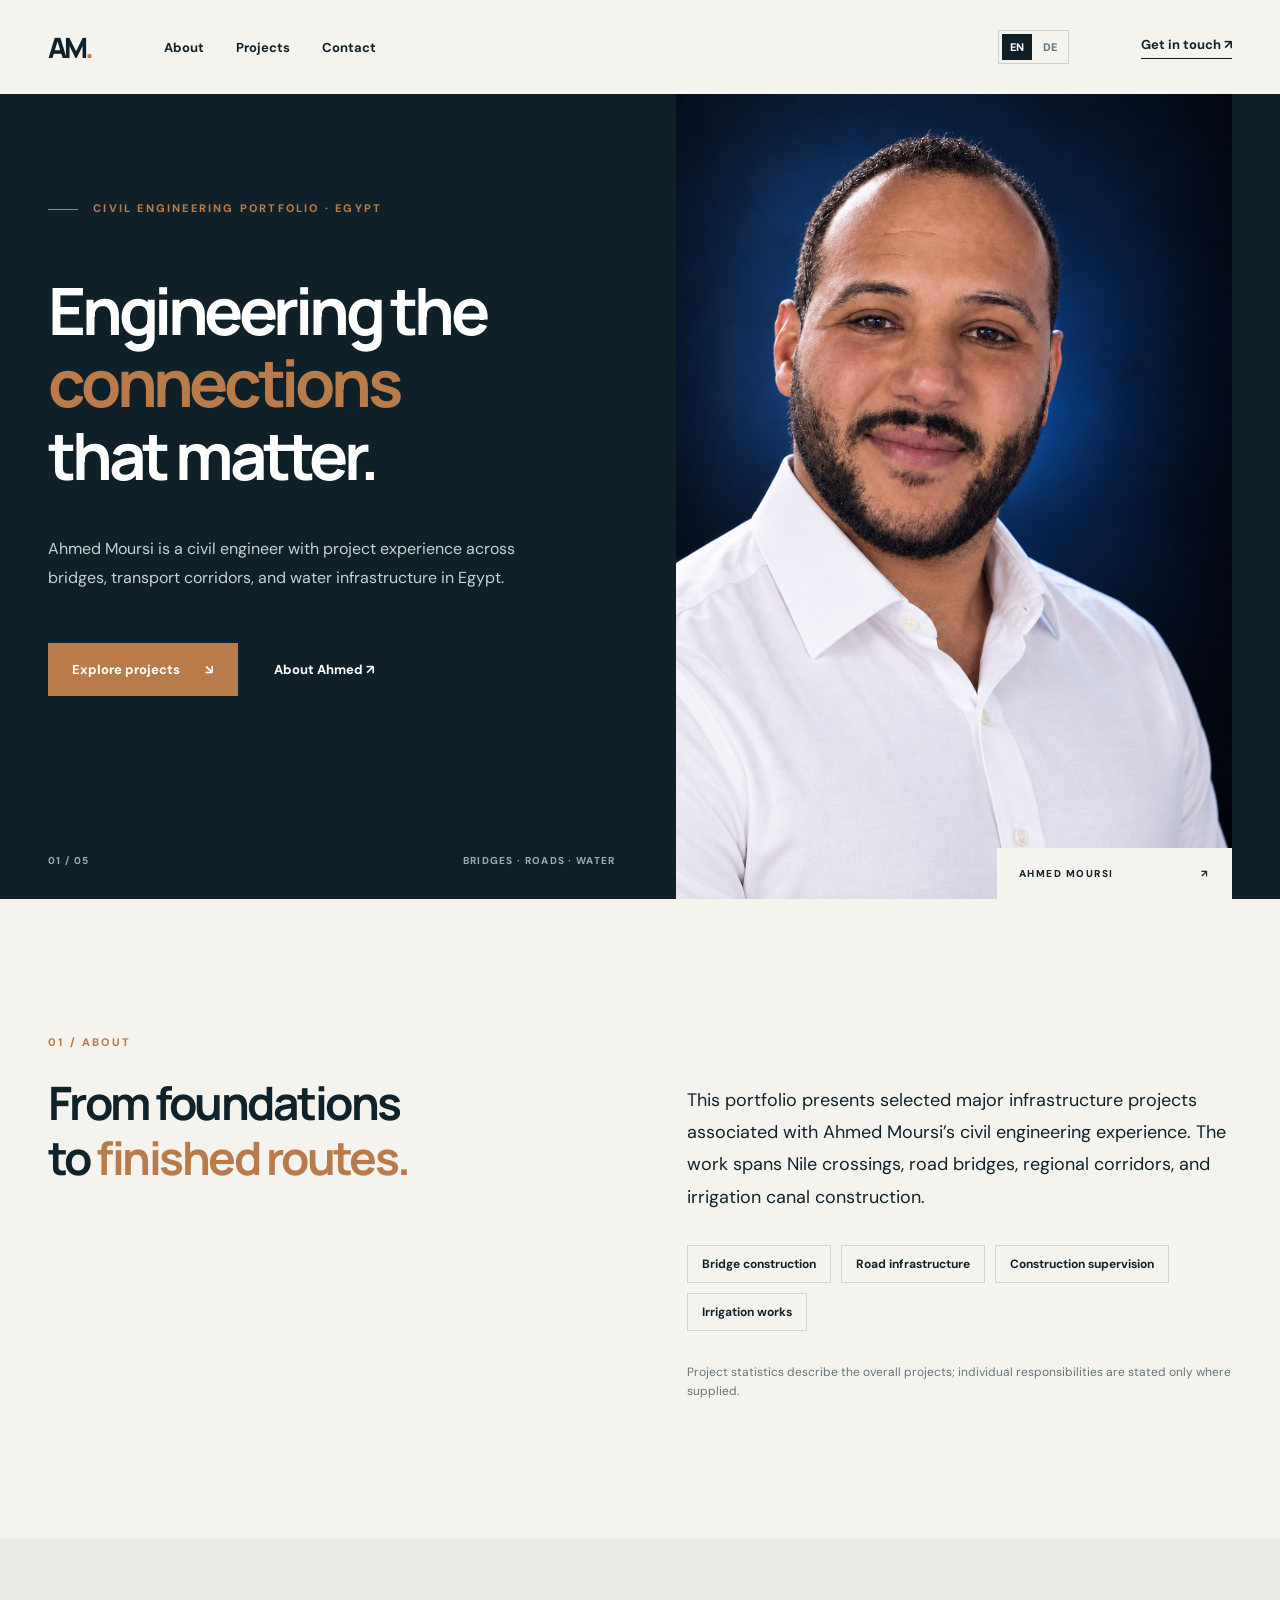
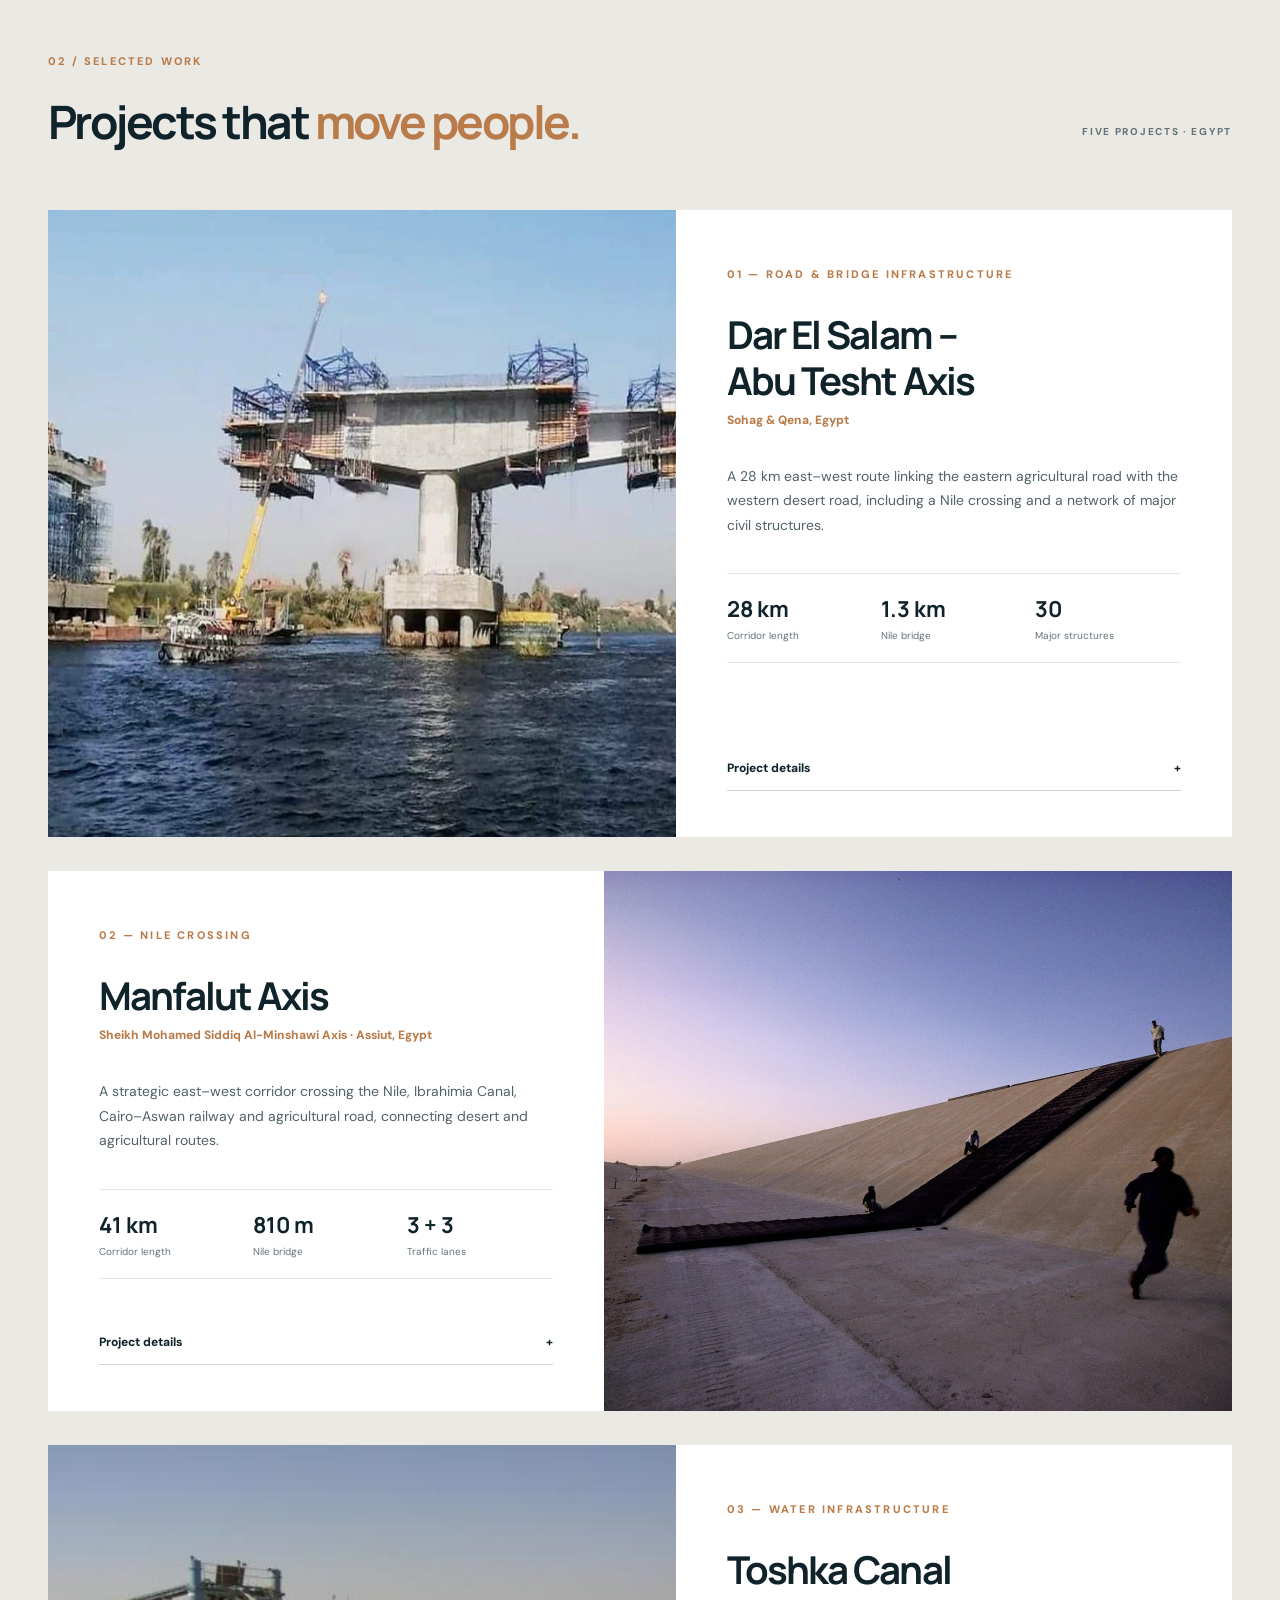
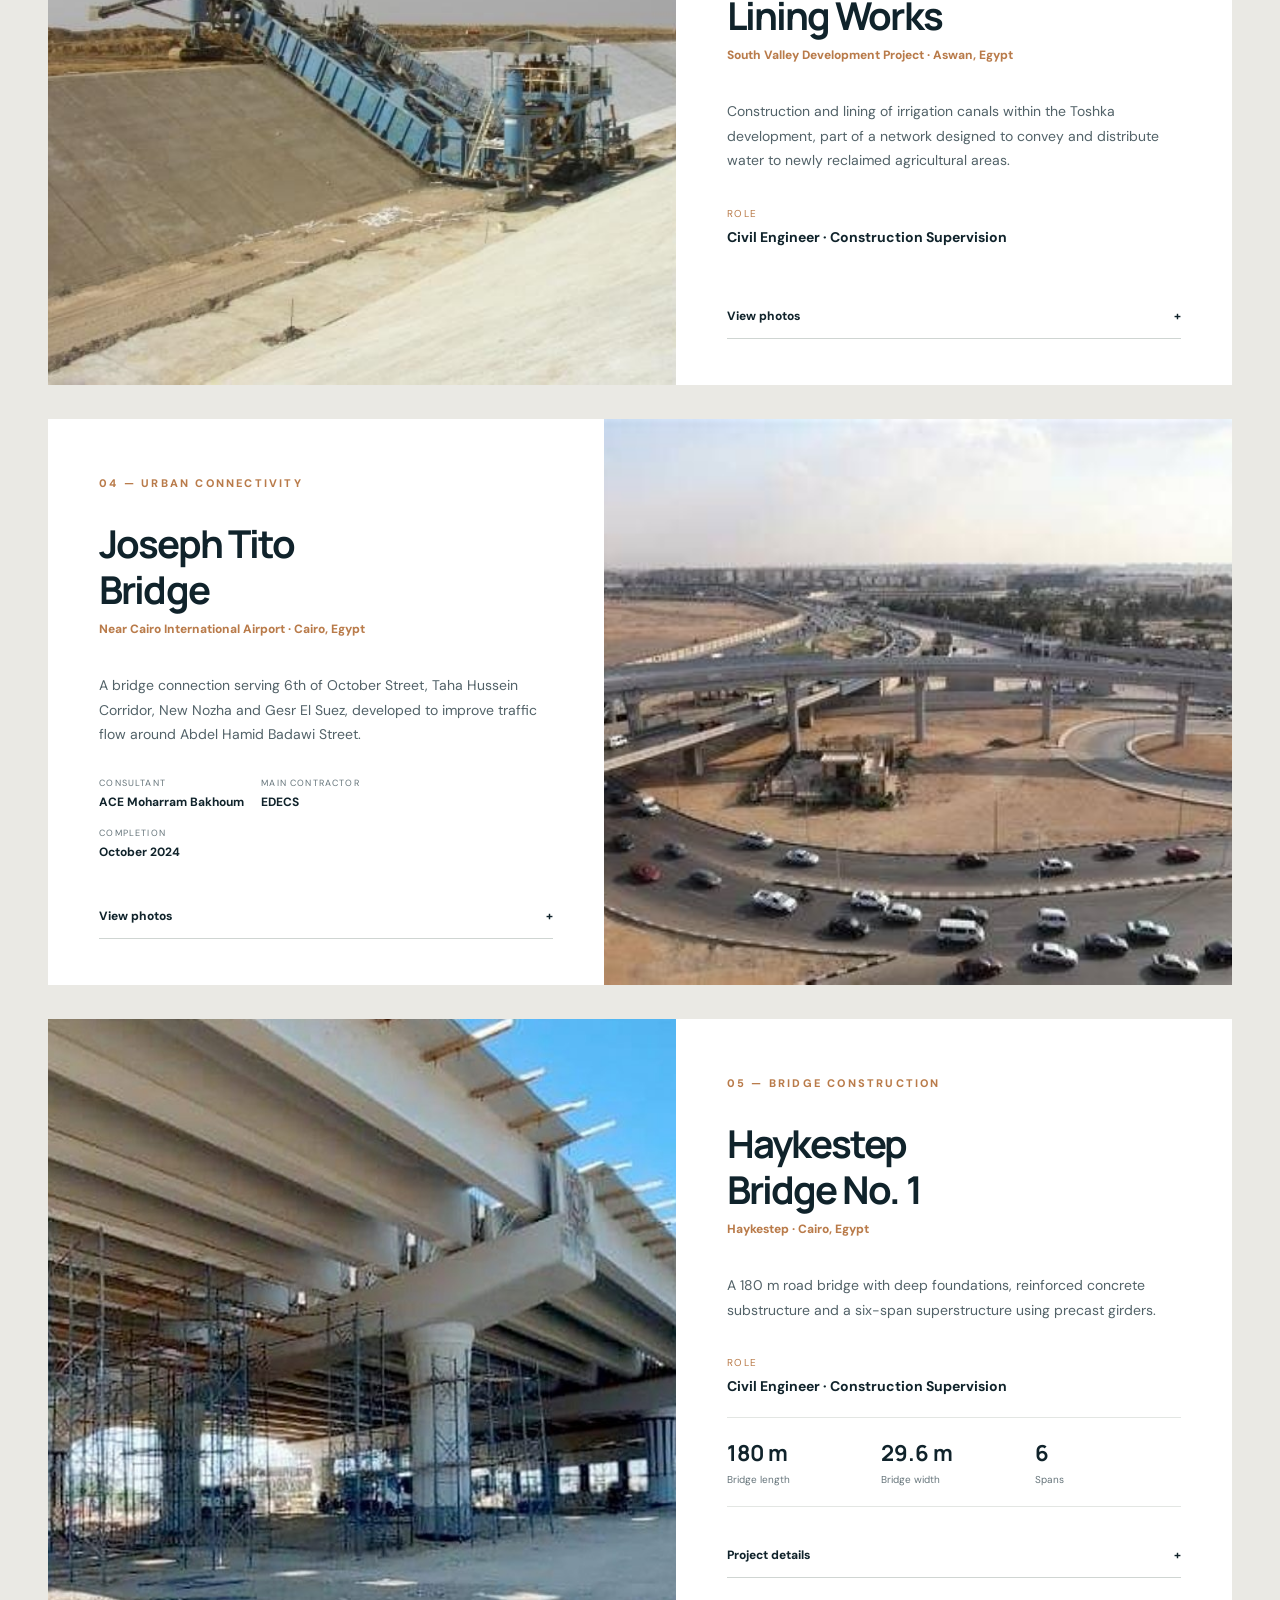
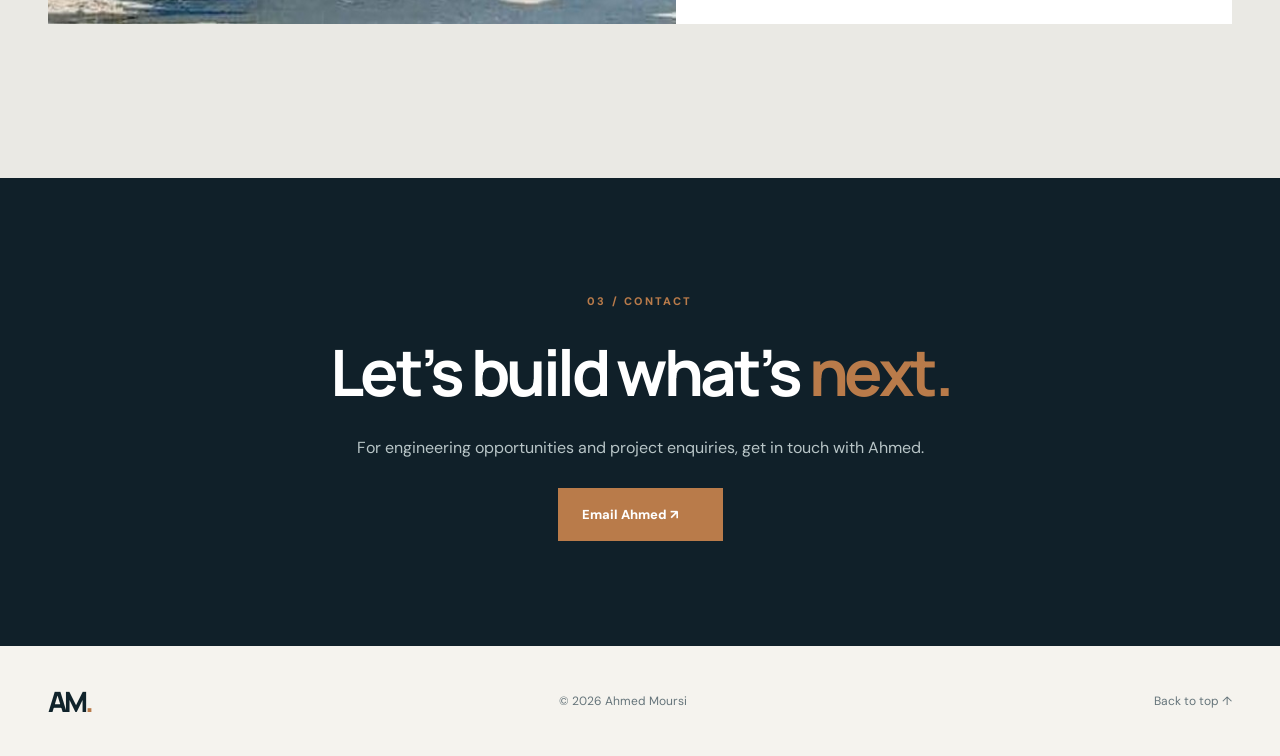
==== index.html @ e5c5e09a "Add files via upload" ====
<!doctype html>
<html lang="en">
<head>
  <meta charset="utf-8">
  <meta name="viewport" content="width=device-width, initial-scale=1">
  <meta name="theme-color" content="#101e28">
  <meta name="description" content="Ahmed Moursi | Civil engineering portfolio featuring bridges, transport infrastructure, and irrigation works in Egypt.">
  <title>Ahmed Moursi — Civil Engineer</title>
  <style>
@import url('https://fonts.googleapis.com/css2?family=DM+Sans:wght@400;500;600;700&family=Manrope:wght@400;500;600;700;800&display=swap');
:root{--ink:#10232b;--muted:#65747a;--paper:#f5f3ee;--accent:#b97b4a;--dark:#102029}*{box-sizing:border-box}html{scroll-behavior:smooth}body{margin:0;background:var(--paper);color:var(--ink);font-family:'DM Sans',Arial,sans-serif}a{color:inherit;text-decoration:none}img{display:block;width:100%;height:100%;object-fit:cover}.wrap{width:min(1320px,calc(100% - 96px));margin:auto}.nav{height:94px;display:flex;align-items:center;gap:72px}.brand{font:800 28px Manrope,Arial,sans-serif;letter-spacing:-.1em}.brand span{color:var(--accent)}nav{display:flex;gap:32px;font-size:13px;font-weight:700}nav a:hover,.text-link:hover,.footer a:hover{color:var(--accent)}.nav-cta{margin-left:auto;font-size:13px;font-weight:700;border-bottom:1px solid;padding-bottom:5px}.hero{background:var(--dark);color:#fff}.hero-grid{display:grid;grid-template-columns:53% 47%;min-height:650px}.hero-copy{padding:96px 60px 32px 0;display:flex;flex-direction:column}.eyebrow,.index{font-size:11px;font-weight:800;letter-spacing:.2em;color:var(--accent)}.line{display:inline-block;width:30px;border-top:1px solid var(--accent);vertical-align:middle;margin-right:10px}.hero h1{font:700 clamp(48px,5.1vw,78px)/1.11 Manrope,Arial,sans-serif;letter-spacing:-.065em;margin:48px 0 28px}.hero h1 em,h2 em{font-style:normal;color:var(--accent)}.hero-lede{color:#c6d1d2;max-width:520px;line-height:1.8;font-size:16px}.hero-actions{display:flex;align-items:center;gap:36px;margin-top:34px}.button{background:var(--accent);color:#fff;padding:18px 24px;display:inline-flex;align-items:center;justify-content:space-between;min-width:190px;font-size:13px;font-weight:800;transition:background .2s}.button:hover{background:#965b34}.text-link{font-size:13px;font-weight:700}.hero-foot{margin-top:auto;display:flex;justify-content:space-between;color:#9aadaf;font-size:10px;font-weight:700;letter-spacing:.13em}.hero-photo{position:relative;min-height:520px;overflow:hidden}.hero-photo img{filter:none;object-position:center 20%}.photo-label{position:absolute;right:0;bottom:0;min-width:235px;padding:19px 22px;background:#f5f3ee;color:var(--ink);font-size:10px;letter-spacing:.15em;font-weight:800;display:flex;justify-content:space-between}.intro{display:grid;grid-template-columns:1fr 1fr;gap:8%;padding:125px 0}.intro h2,.section-head h2,.contact h2{font:700 clamp(36px,3.6vw,56px)/1.2 Manrope,Arial,sans-serif;letter-spacing:-.055em;margin:26px 0}.intro-body{padding-top:42px}.intro-body>p:first-child{font-size:18px;line-height:1.8}.expertise{display:flex;gap:10px;flex-wrap:wrap;margin:32px 0}.expertise span{border:1px solid #d1d4d0;padding:10px 14px;font-size:12px;font-weight:700}.note{color:var(--muted);font-size:12px;line-height:1.6}.projects{background:#eae9e4;padding:105px 0 120px}.section-head{display:flex;align-items:end;justify-content:space-between;margin-bottom:60px}.section-head h2{margin-bottom:0}.section-head>span{font-size:10px;font-weight:800;letter-spacing:.17em;color:var(--muted);padding-bottom:12px}.project{display:grid;grid-template-columns:53% 47%;background:#fff;margin-bottom:34px;min-height:540px}.project.reverse{grid-template-columns:47% 53%}.project.reverse .project-image{order:2}.project-image{height:100%;min-height:500px;overflow:hidden}.project-image img{transition:transform .6s}.project:hover .project-image img{transform:scale(1.035)}.project-info{padding:46px clamp(30px,4vw,64px);display:flex;flex-direction:column;align-items:start}.project-info h3{font:700 clamp(34px,3vw,48px)/1.2 Manrope,Arial,sans-serif;letter-spacing:-.05em;margin:20px 0 8px}.location{color:var(--accent);font-size:12px;font-weight:800;margin:0 0 22px}.project-info>p:not(.index):not(.location){line-height:1.75;color:#526268;font-size:14px;max-width:480px}.facts{width:100%;display:grid;grid-template-columns:repeat(3,1fr);border-top:1px solid #e3e6e3;border-bottom:1px solid #e3e6e3;margin:22px 0 8px;padding:20px 0;gap:8px}.facts div{display:flex;flex-direction:column;gap:5px}.facts strong{font:700 22px Manrope,Arial,sans-serif}.facts small{font-size:10px;color:var(--muted)}.role{font-size:10px;letter-spacing:.14em;color:var(--accent);margin-top:20px}.role strong{display:block;color:var(--ink);letter-spacing:0;font-size:14px;margin-top:8px}.meta{display:grid;grid-template-columns:1fr 1fr;gap:17px;margin:16px 0}.meta div{display:flex;flex-direction:column;gap:5px}.meta span{font-size:9px;color:var(--muted);letter-spacing:.13em}.meta strong{font-size:12px}details{width:100%;margin-top:auto;padding-top:18px}summary{list-style:none;cursor:pointer;font-size:12px;font-weight:800;border-bottom:1px solid #cfd5d2;padding:14px 0;display:flex;justify-content:space-between}summary::-webkit-details-marker{display:none}details[open] summary span{transform:rotate(45deg)}details>p{font-size:13px;line-height:1.7;color:var(--muted)}.mini-gallery{display:grid;grid-template-columns:repeat(auto-fit,minmax(125px,1fr));gap:8px;margin:15px 0}.mini-gallery img{height:120px}.contact{background:var(--dark);color:#fff;text-align:center;padding:105px 0}.contact h2{font-size:clamp(40px,5vw,76px)}.contact-inner>p:not(.eyebrow):not(.contact-note){color:#b8c5c7;margin:0 0 30px}.button-light{min-width:165px}.contact-note{color:#91a3a7;font-size:11px;margin-top:30px}.contact-note code{font-family:inherit}.footer{height:110px;display:flex;align-items:center;justify-content:space-between;font-size:12px;color:var(--muted)}.footer .brand{color:var(--ink)}@media(max-width:850px){.wrap{width:min(100% - 40px,650px)}.nav{height:72px;gap:22px}.nav-cta{display:none}nav{margin-left:auto;gap:16px}.hero-grid,.intro,.project,.project.reverse{grid-template-columns:1fr}.hero-copy{padding:65px 0 40px}.hero h1{margin:32px 0 14px}.hero-foot{margin-top:56px}.hero-photo{min-height:400px;height:50vw;max-height:550px}.intro{padding:75px 0;gap:0}.intro-body{padding:0}.projects{padding:65px 0}.section-head{align-items:start;gap:10px}.section-head>span{display:none}.project.reverse .project-image{order:0}.project-image{height:330px;min-height:0}.project-info{padding:34px 28px 38px}.project-info h3{font-size:36px}.contact{padding:80px 0}}@media(max-width:500px){.nav{gap:12px}nav{font-size:11px;gap:12px}.hero h1{font-size:45px}.hero-photo{height:340px;min-height:340px}.hero-actions{gap:18px}.button{min-width:165px}.text-link{font-size:11px}.facts strong{font-size:18px}.footer{gap:8px;font-size:10px}}

.language-switch{display:flex;gap:3px;border:1px solid #cbd1cb;padding:3px;margin-left:auto}.language-switch button{border:0;background:transparent;padding:6px 8px;font:800 11px DM Sans,Arial,sans-serif;cursor:pointer;color:var(--muted)}.language-switch button[aria-pressed="true"]{background:var(--dark);color:white}.nav-cta{margin-left:0}@media(max-width:850px){.language-switch{margin-left:auto}}
</style>
</head>
<body>
  <header class="nav wrap"><a class="brand" href="#top">AM<span>.</span></a><nav aria-label="Main navigation"><a href="#about">About</a><a href="#projects">Projects</a><a href="#contact">Contact</a></nav><div class="language-switch" aria-label="Language"><button type="button" data-lang="en" aria-pressed="true">EN</button><button type="button" data-lang="de" aria-pressed="false">DE</button></div><a class="nav-cta" href="mailto:areda0088@gmail.com">Get in touch ↗</a></header>
  <main id="top">
    <section class="hero"><div class="wrap hero-grid"><div class="hero-copy"><p class="eyebrow"><span class="line"></span> CIVIL ENGINEERING PORTFOLIO · EGYPT</p><h1>Engineering the<br><em>connections</em><br>that matter.</h1><p class="hero-lede">Ahmed Moursi is a civil engineer with project experience across bridges, transport corridors, and water infrastructure in Egypt.</p><div class="hero-actions"><a class="button" href="#projects">Explore projects <span>↘</span></a><a class="text-link" href="#about">About Ahmed ↗</a></div><div class="hero-foot"><span>01 / 05</span><span>BRIDGES · ROADS · WATER</span></div></div><div class="hero-photo"><img src="[data-uri]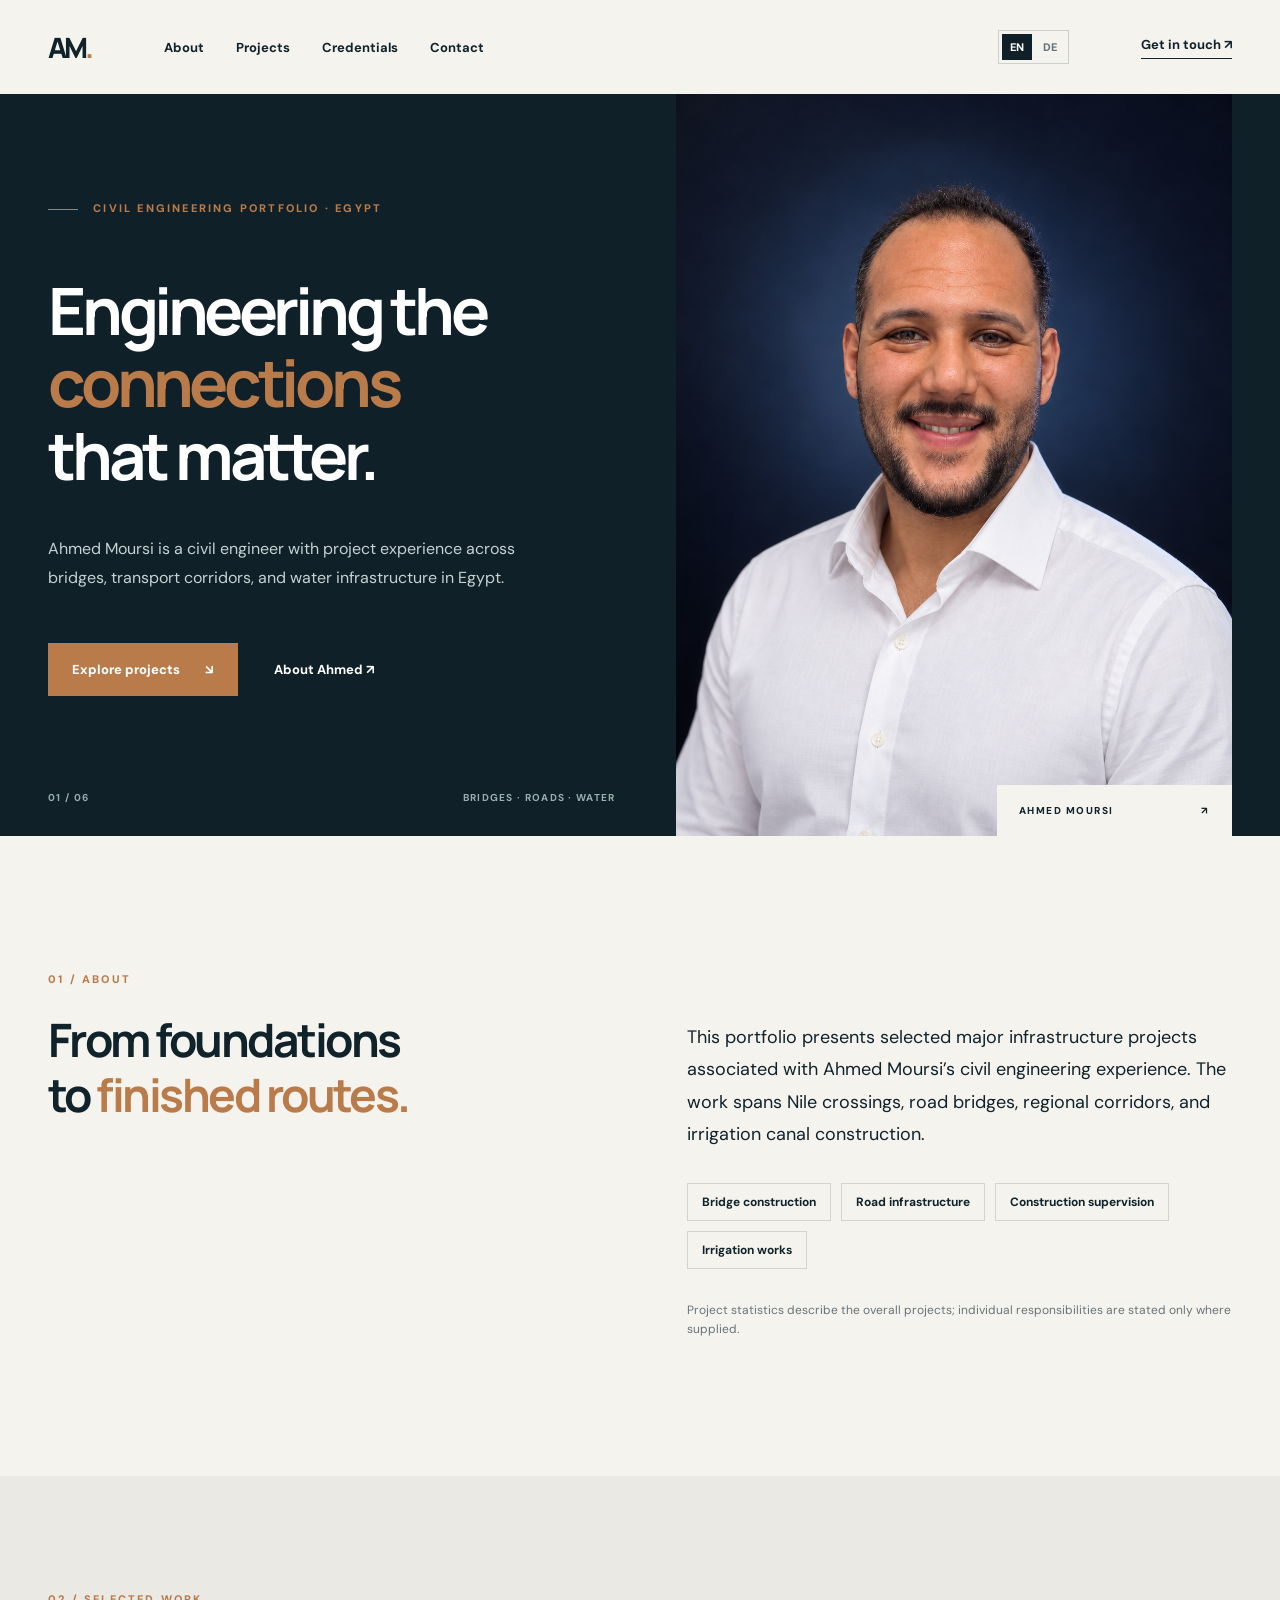
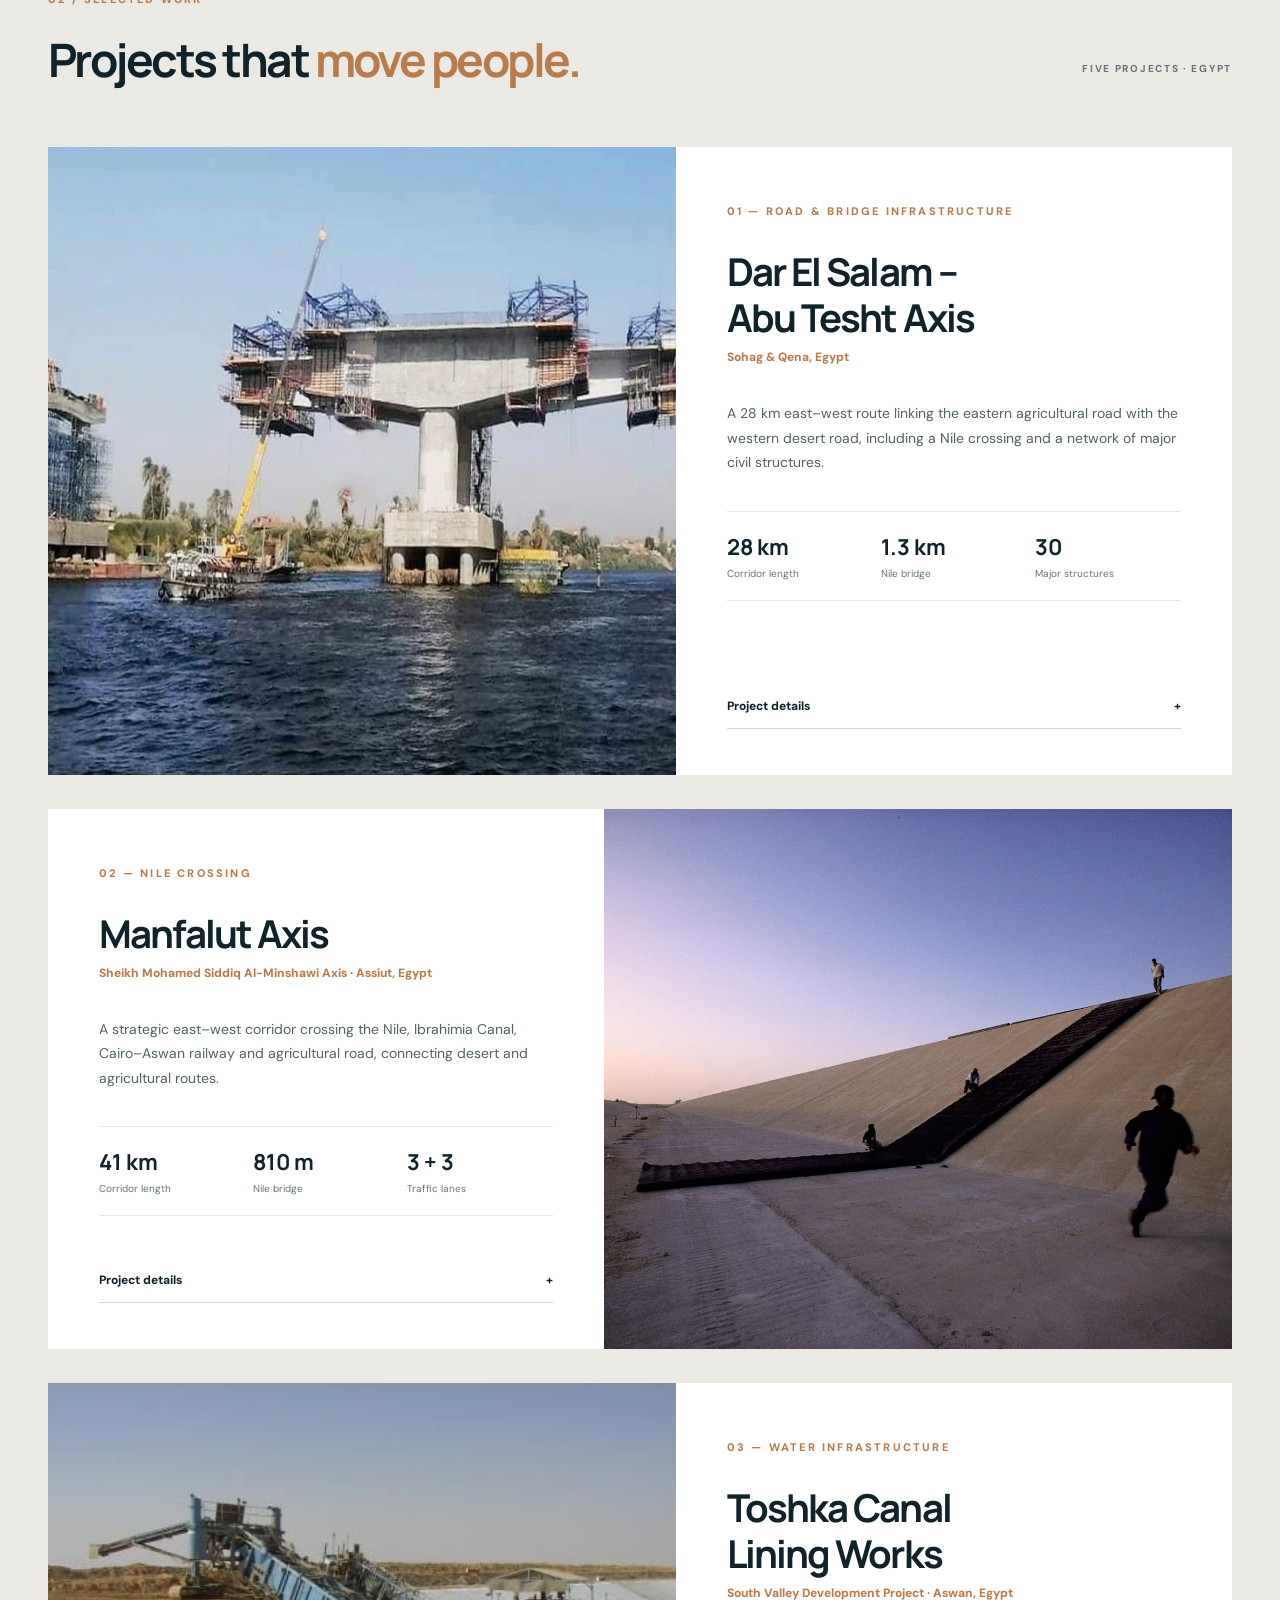
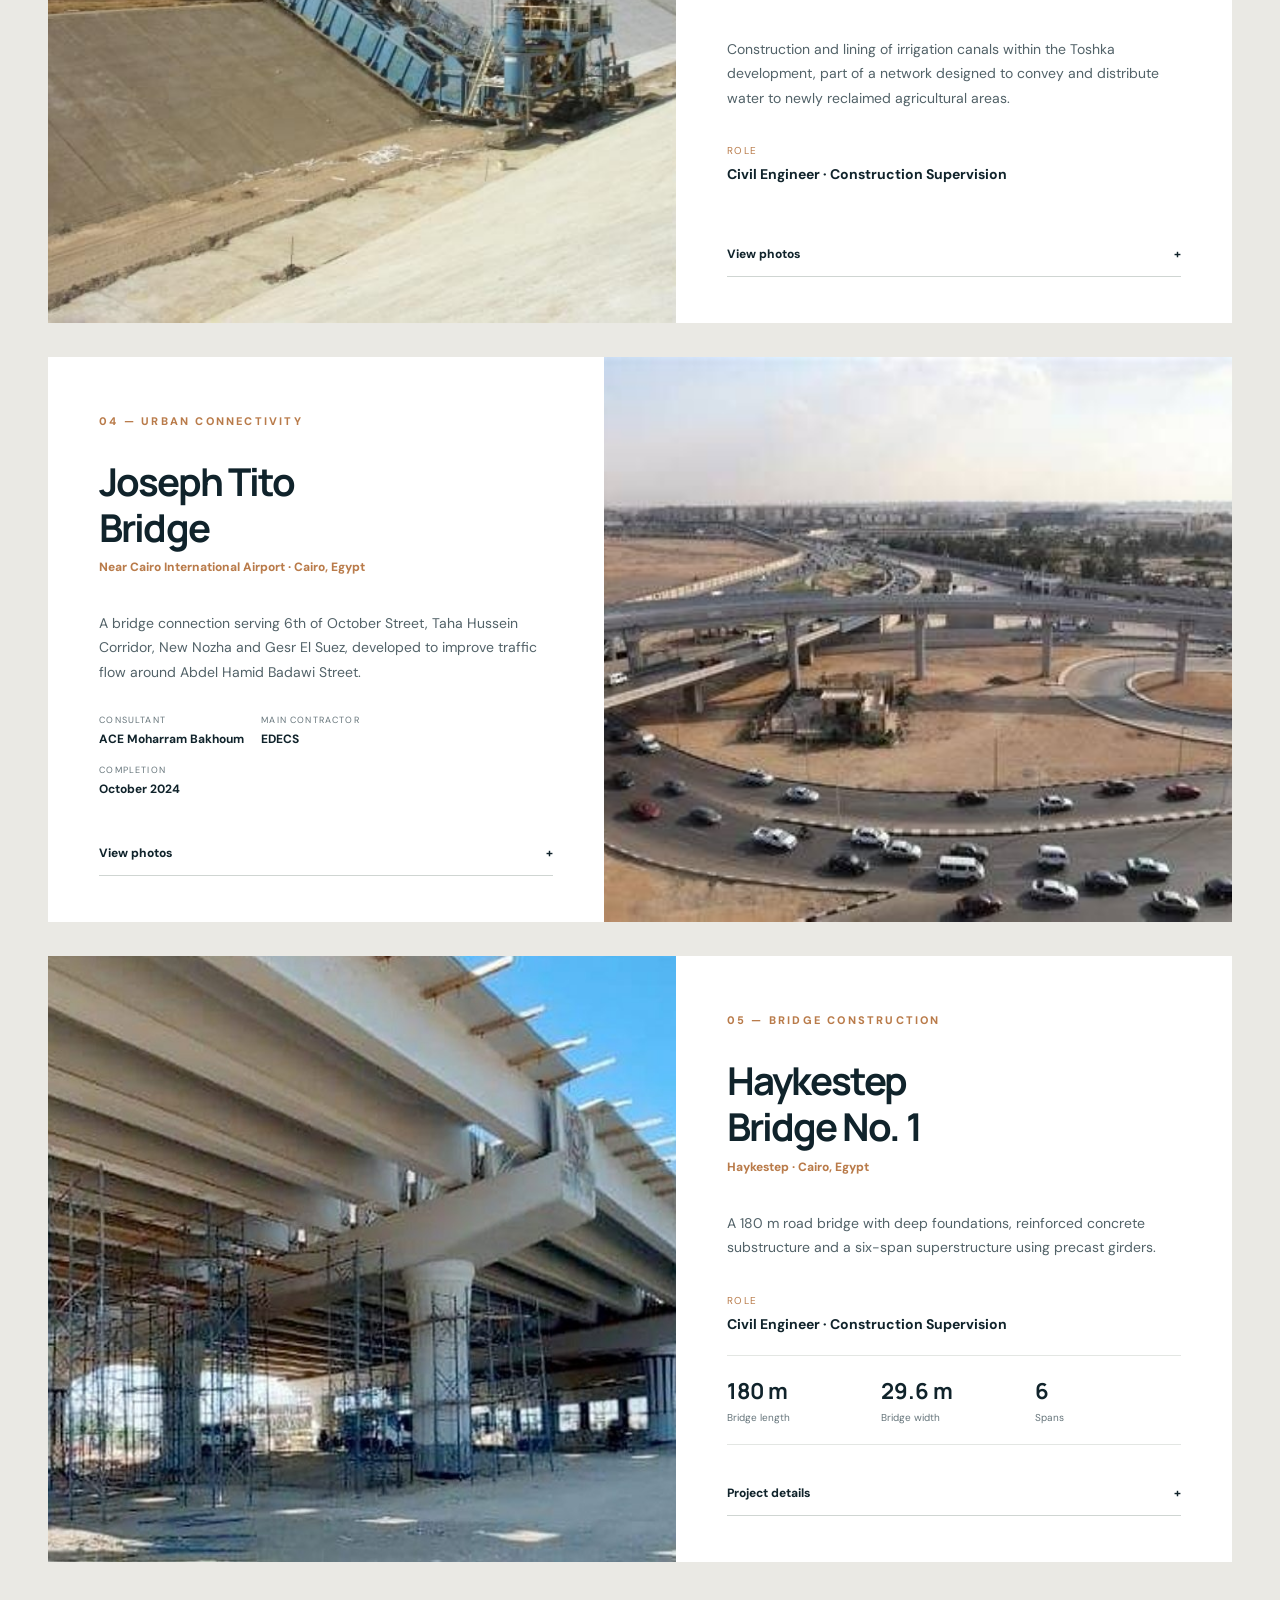
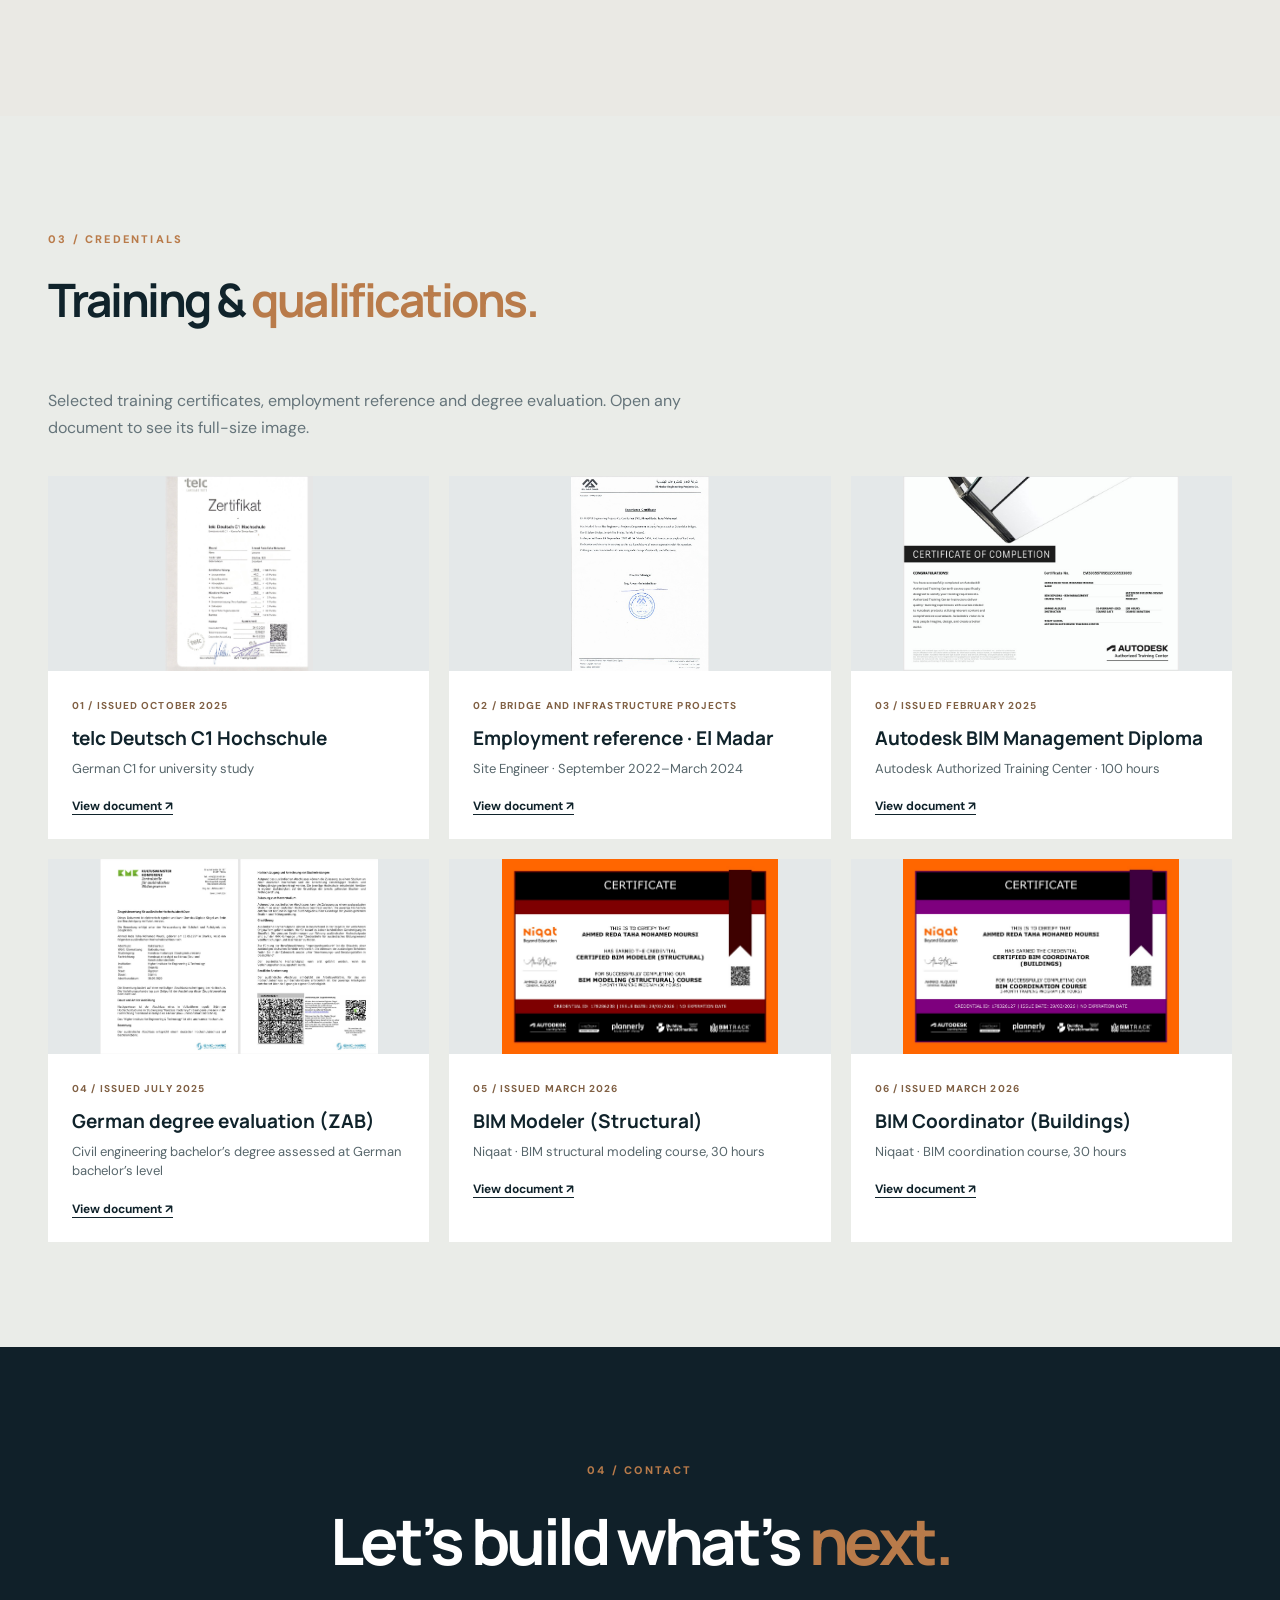
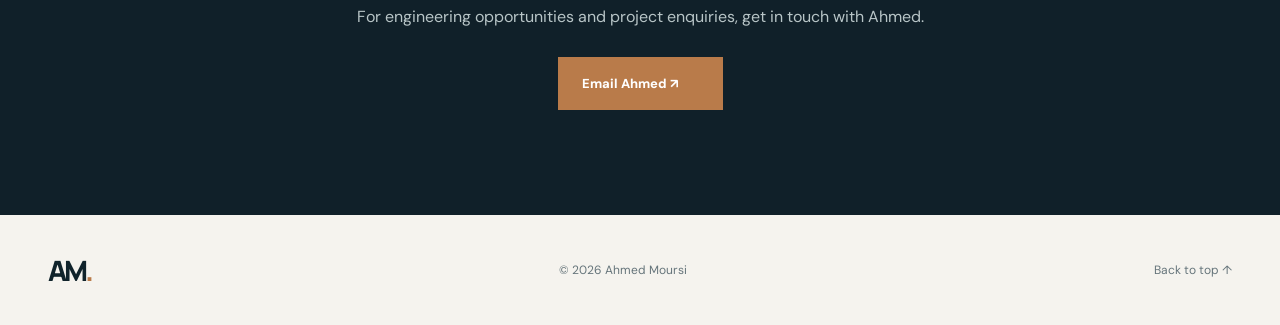
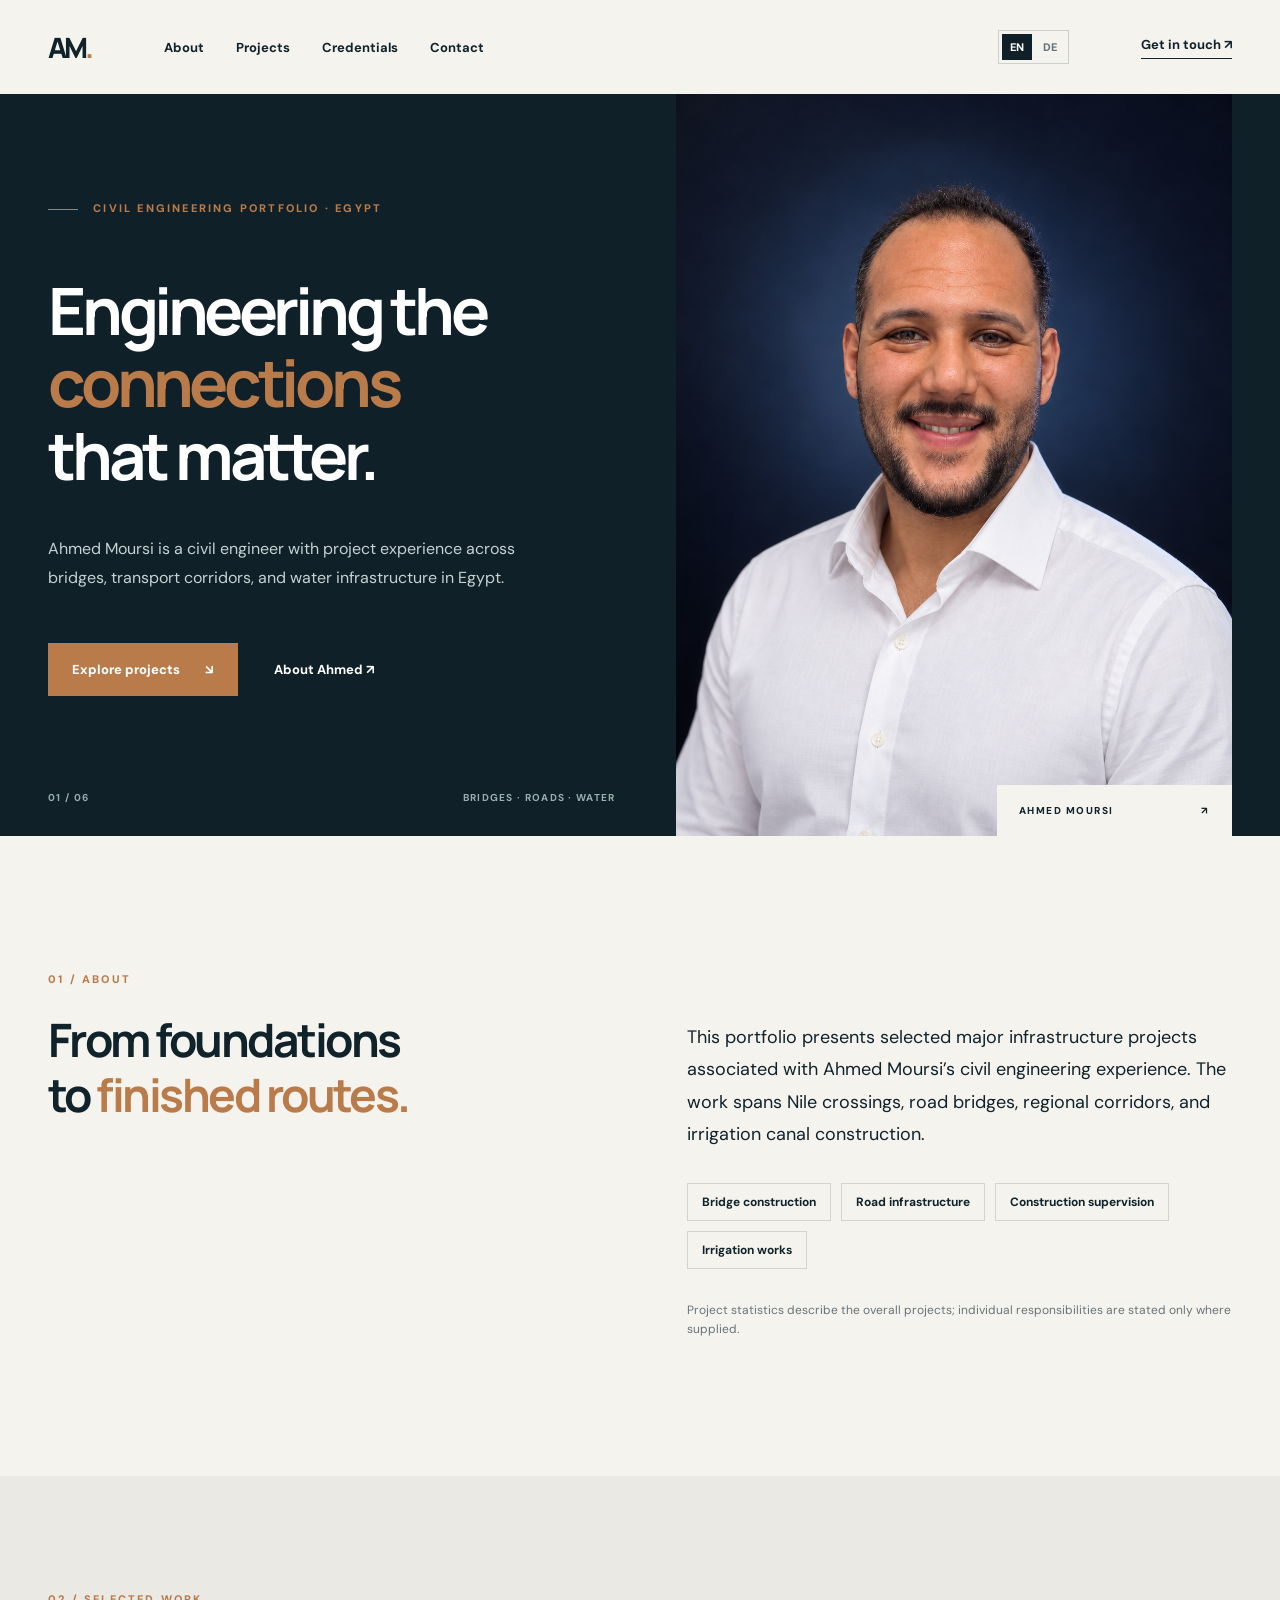
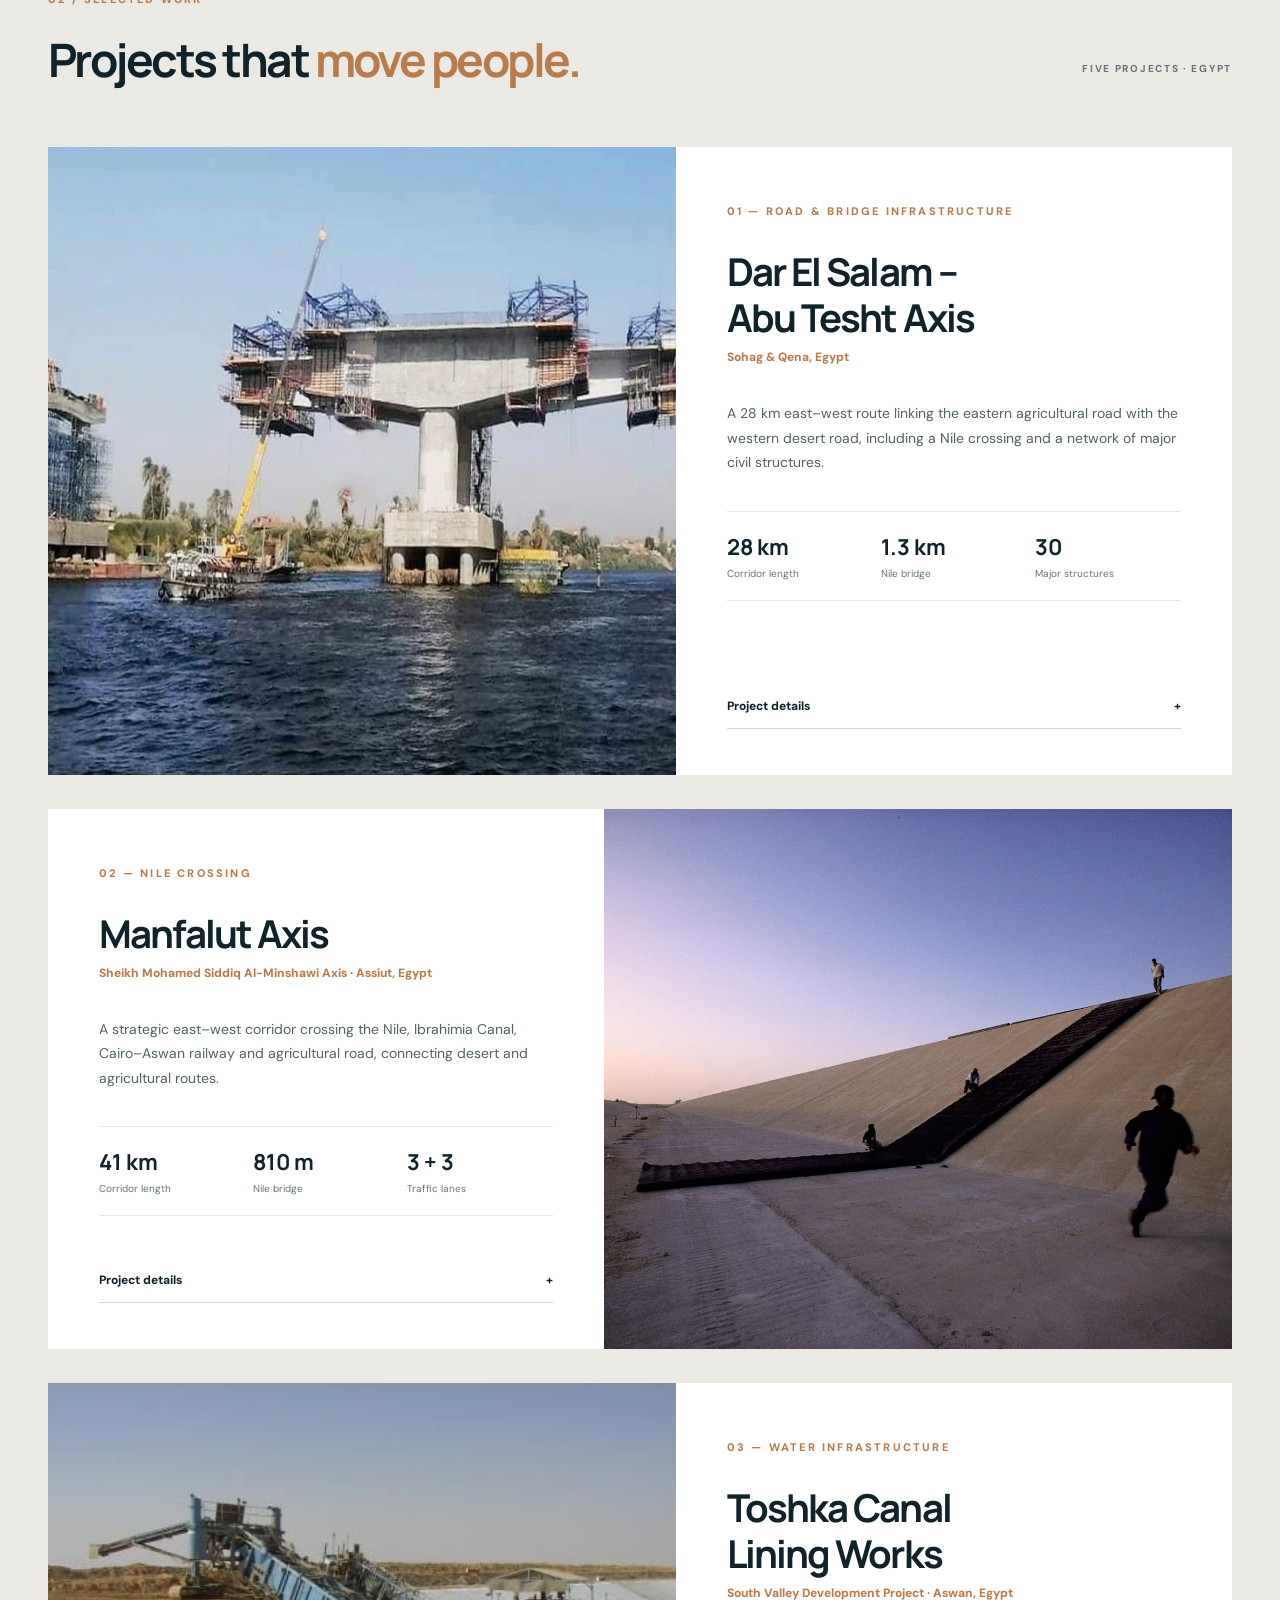
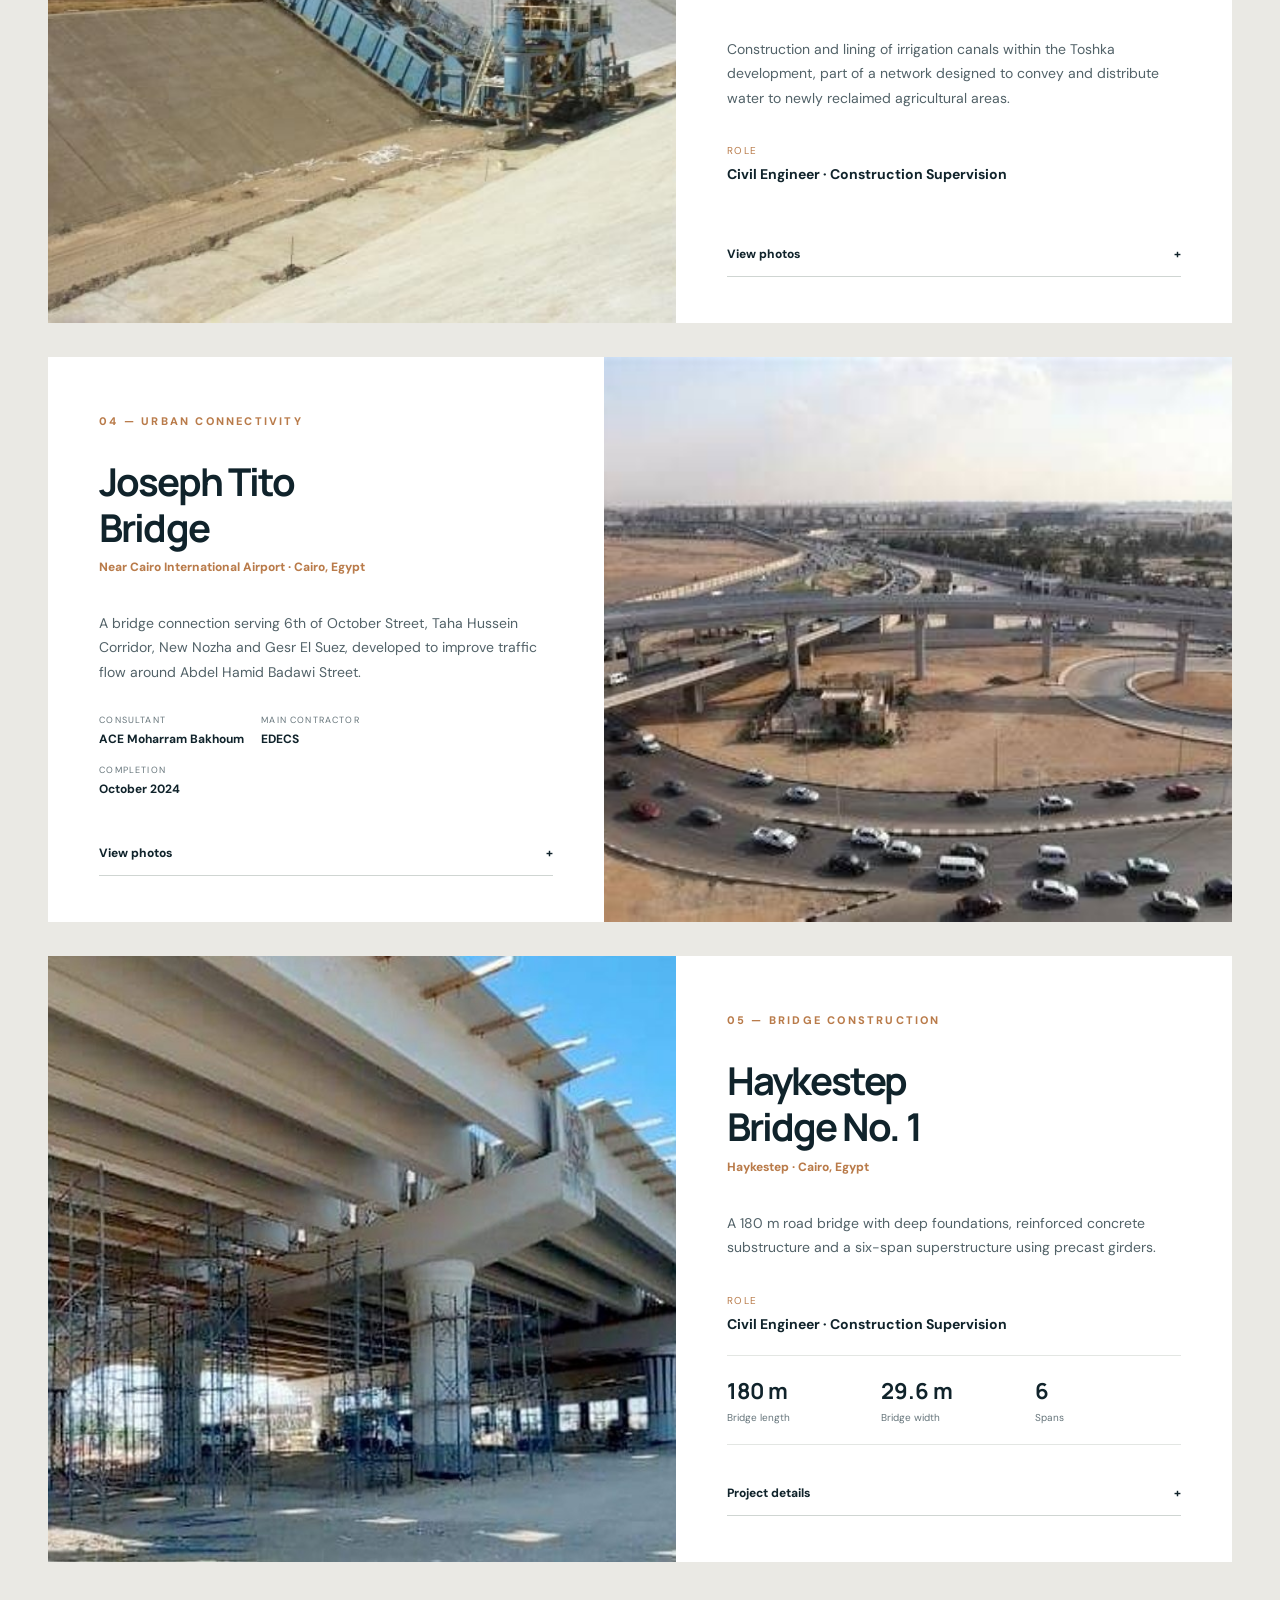
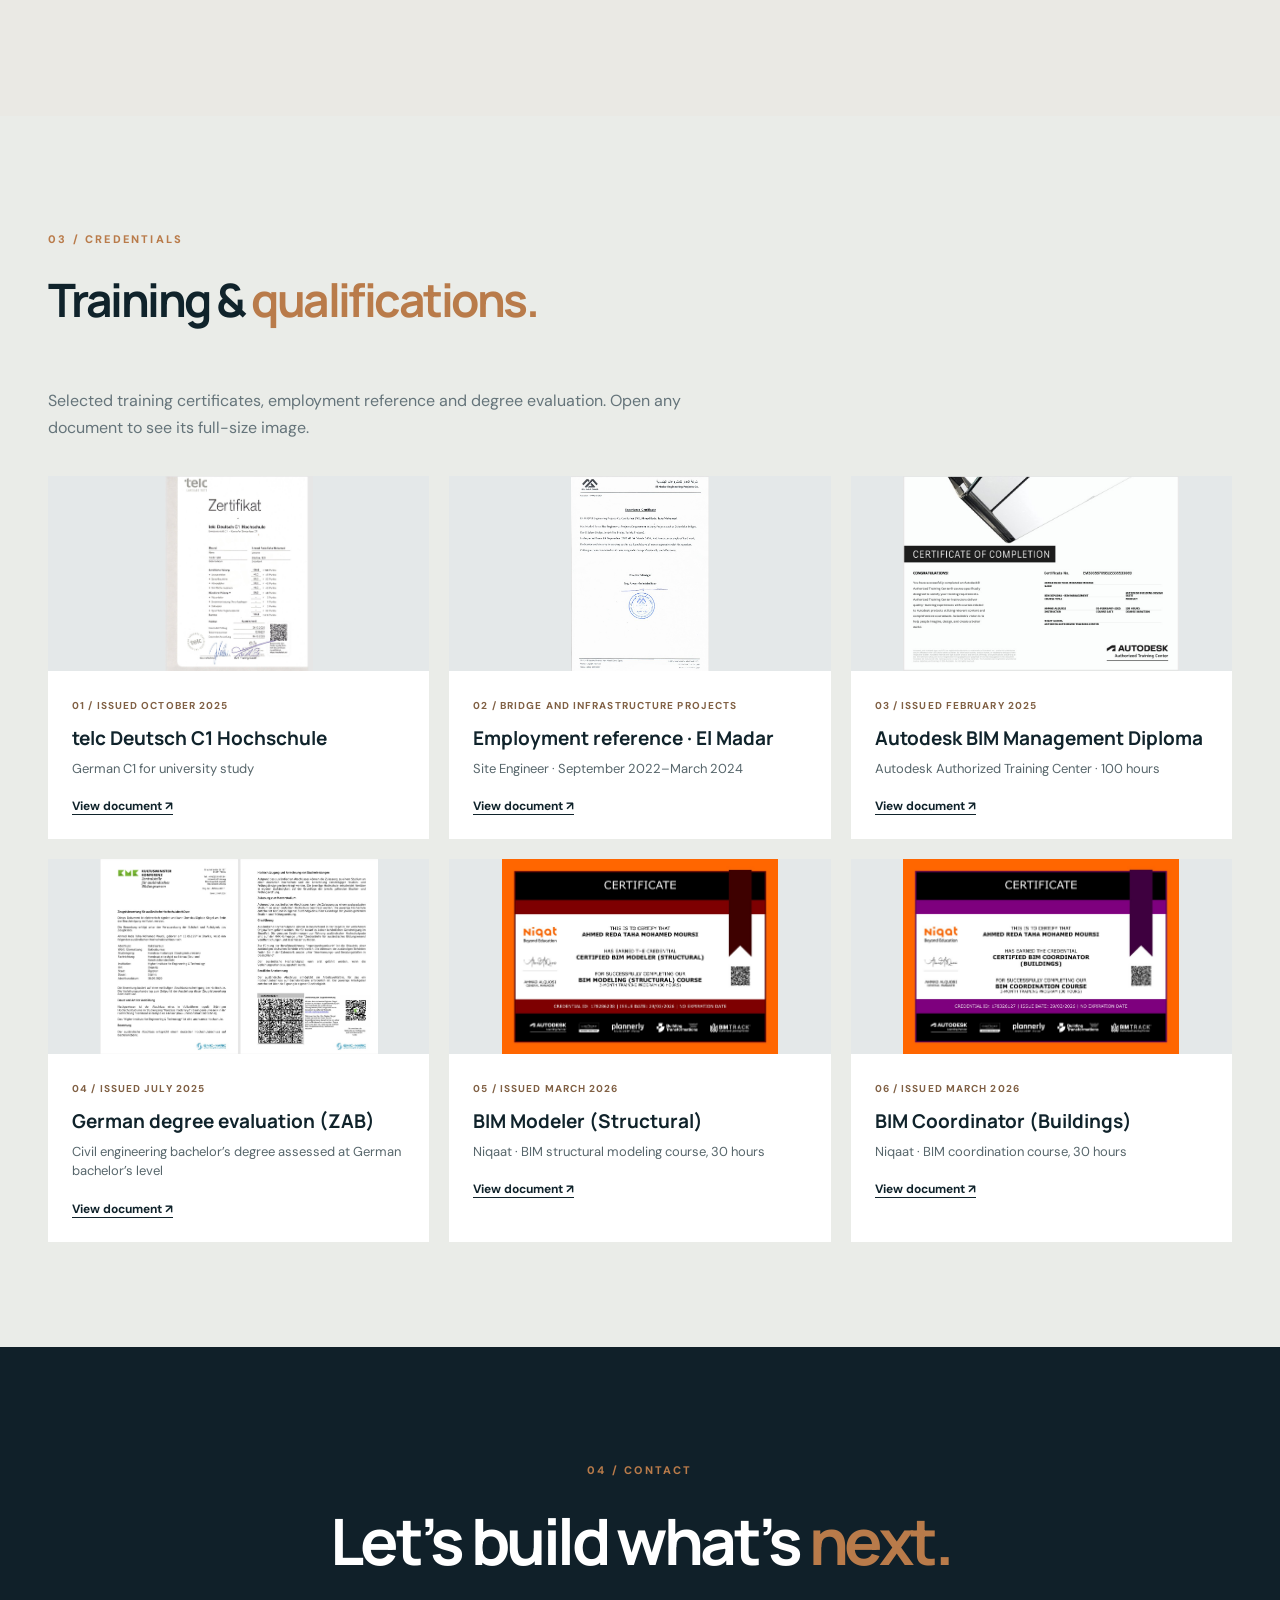
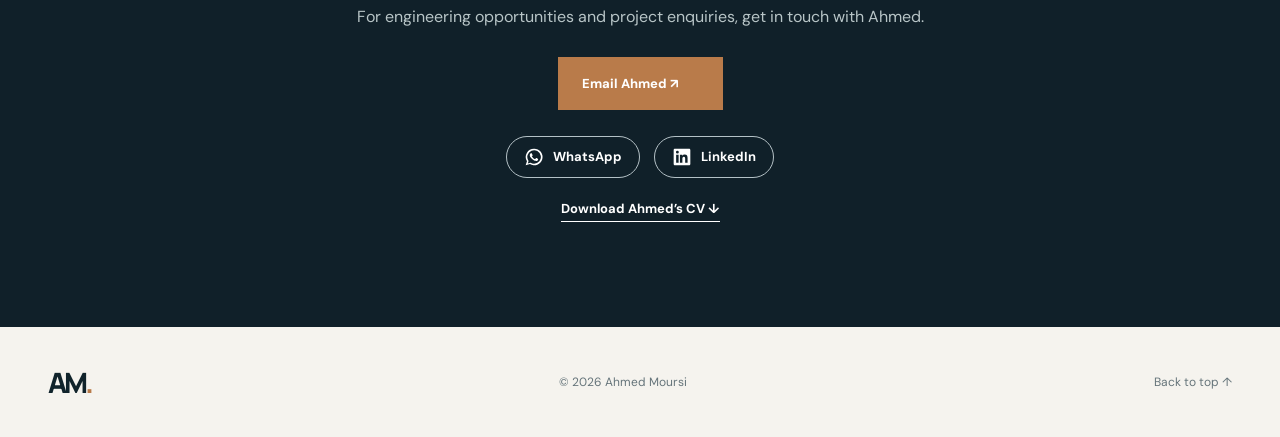
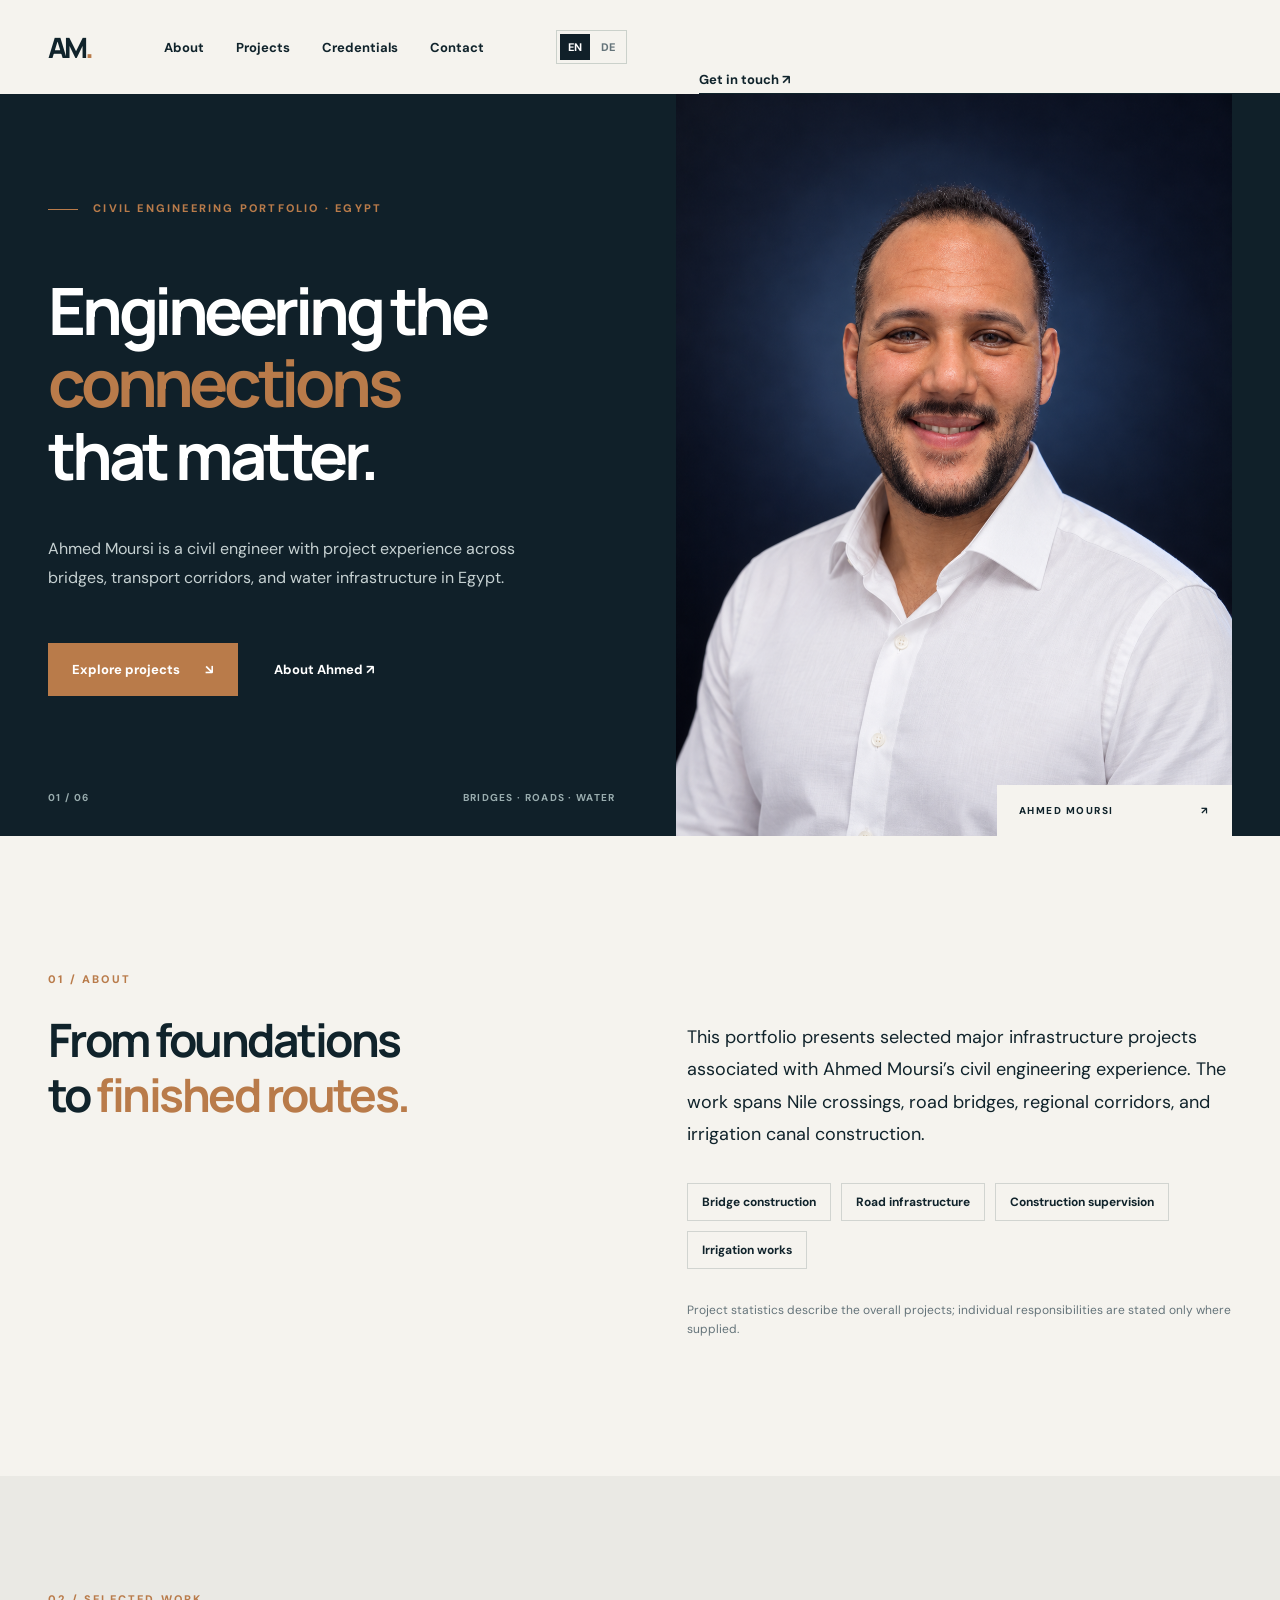
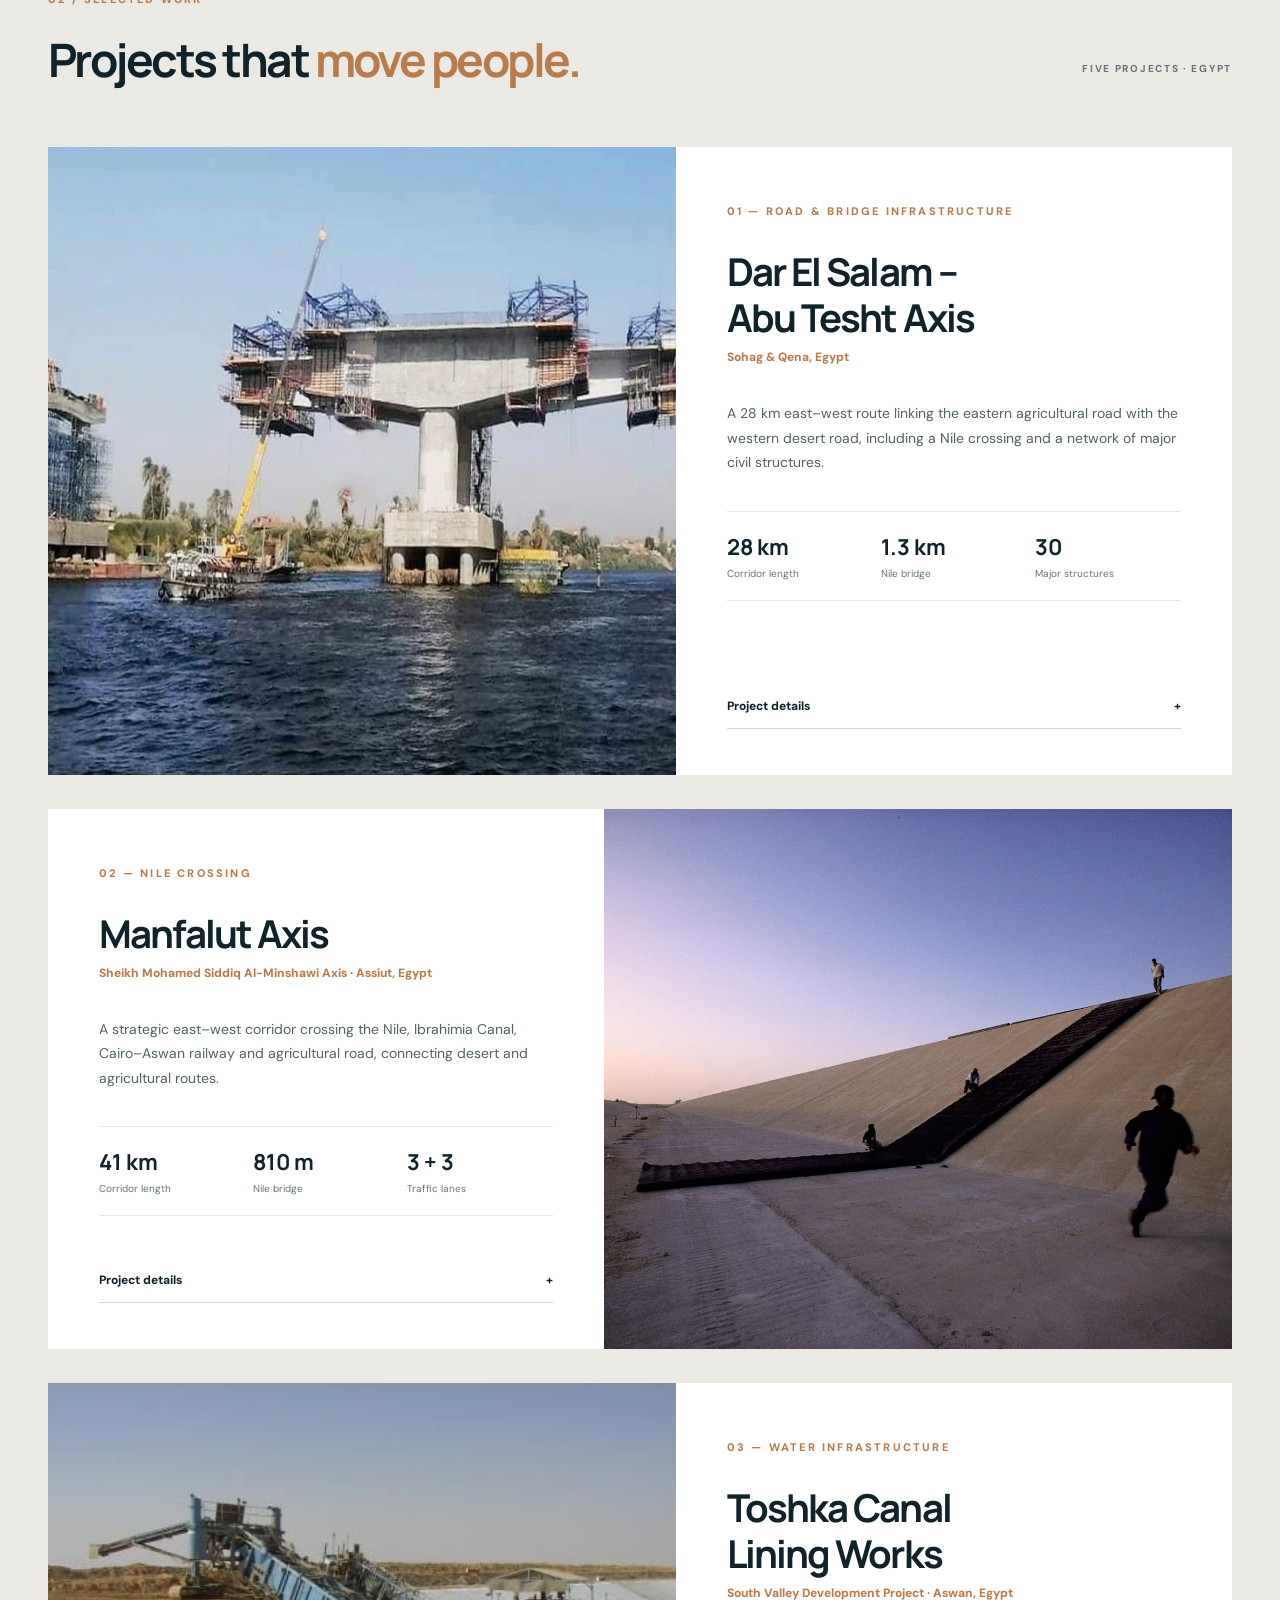
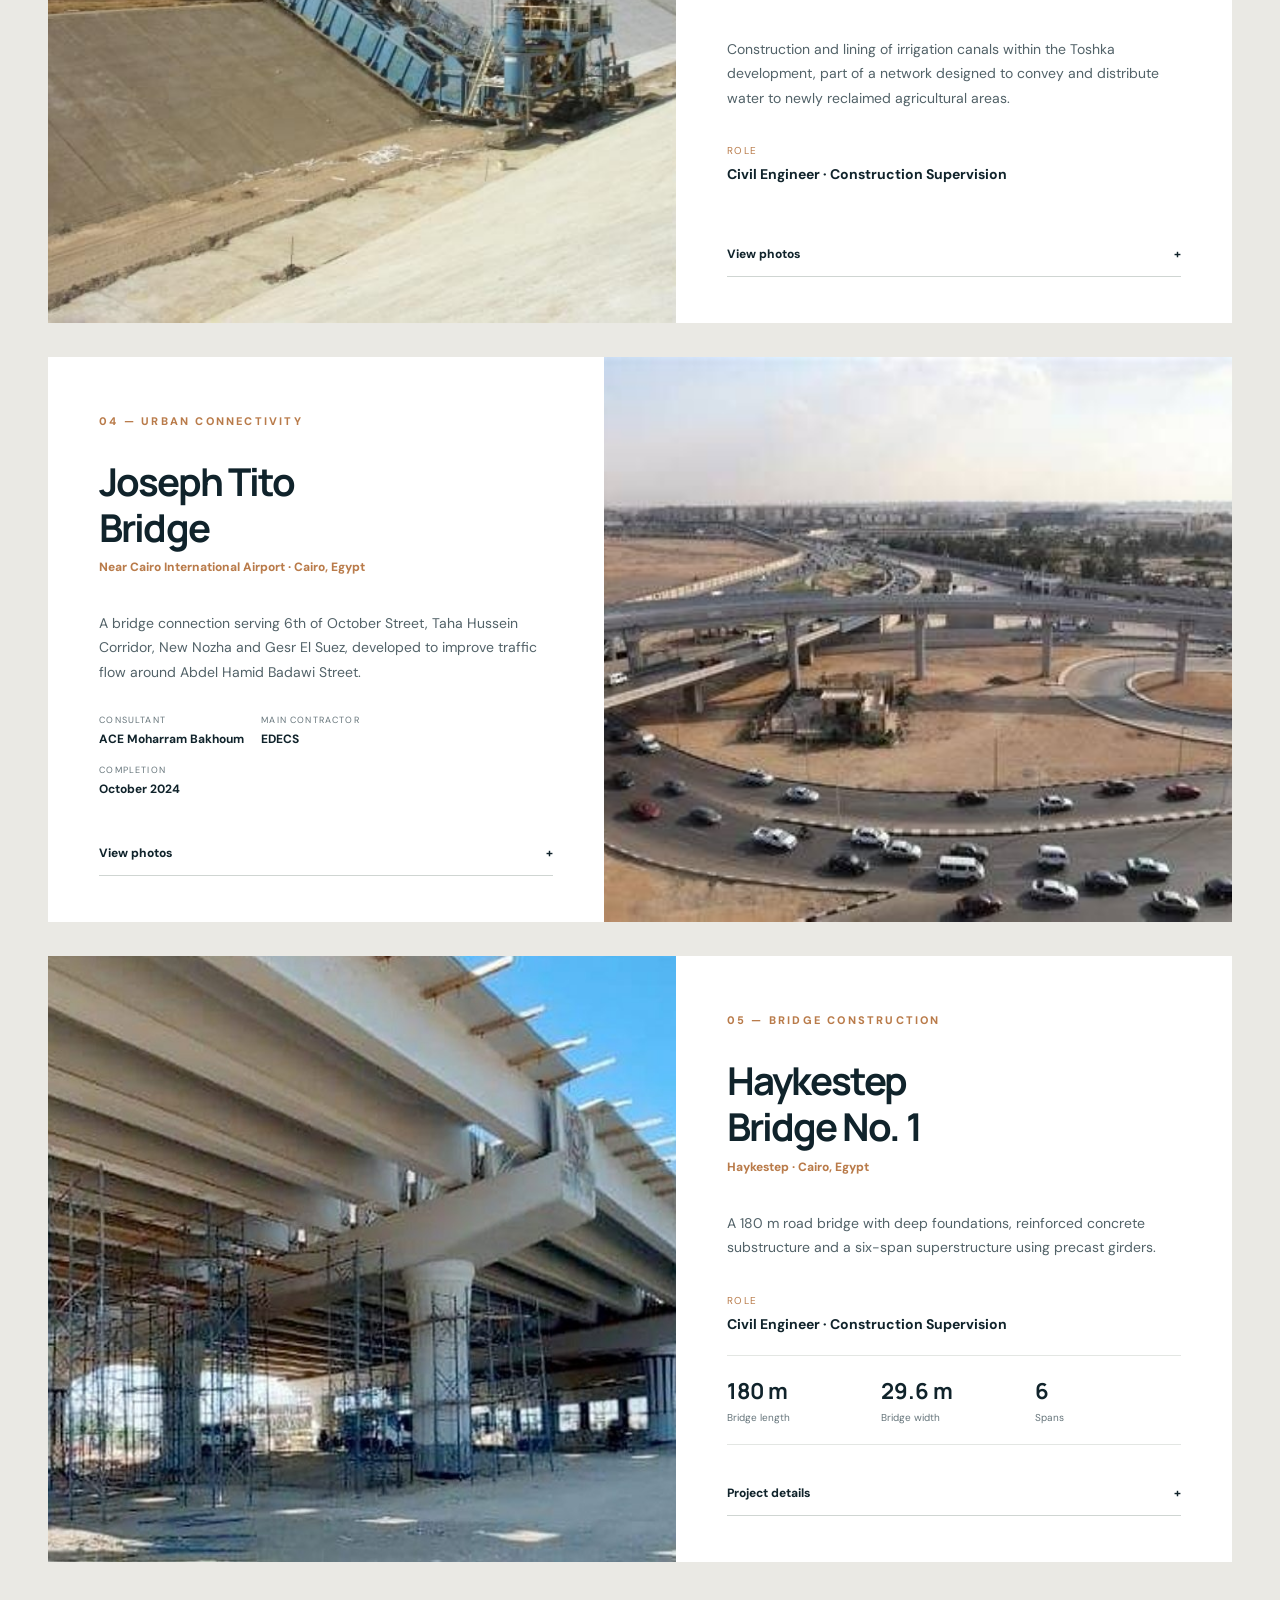
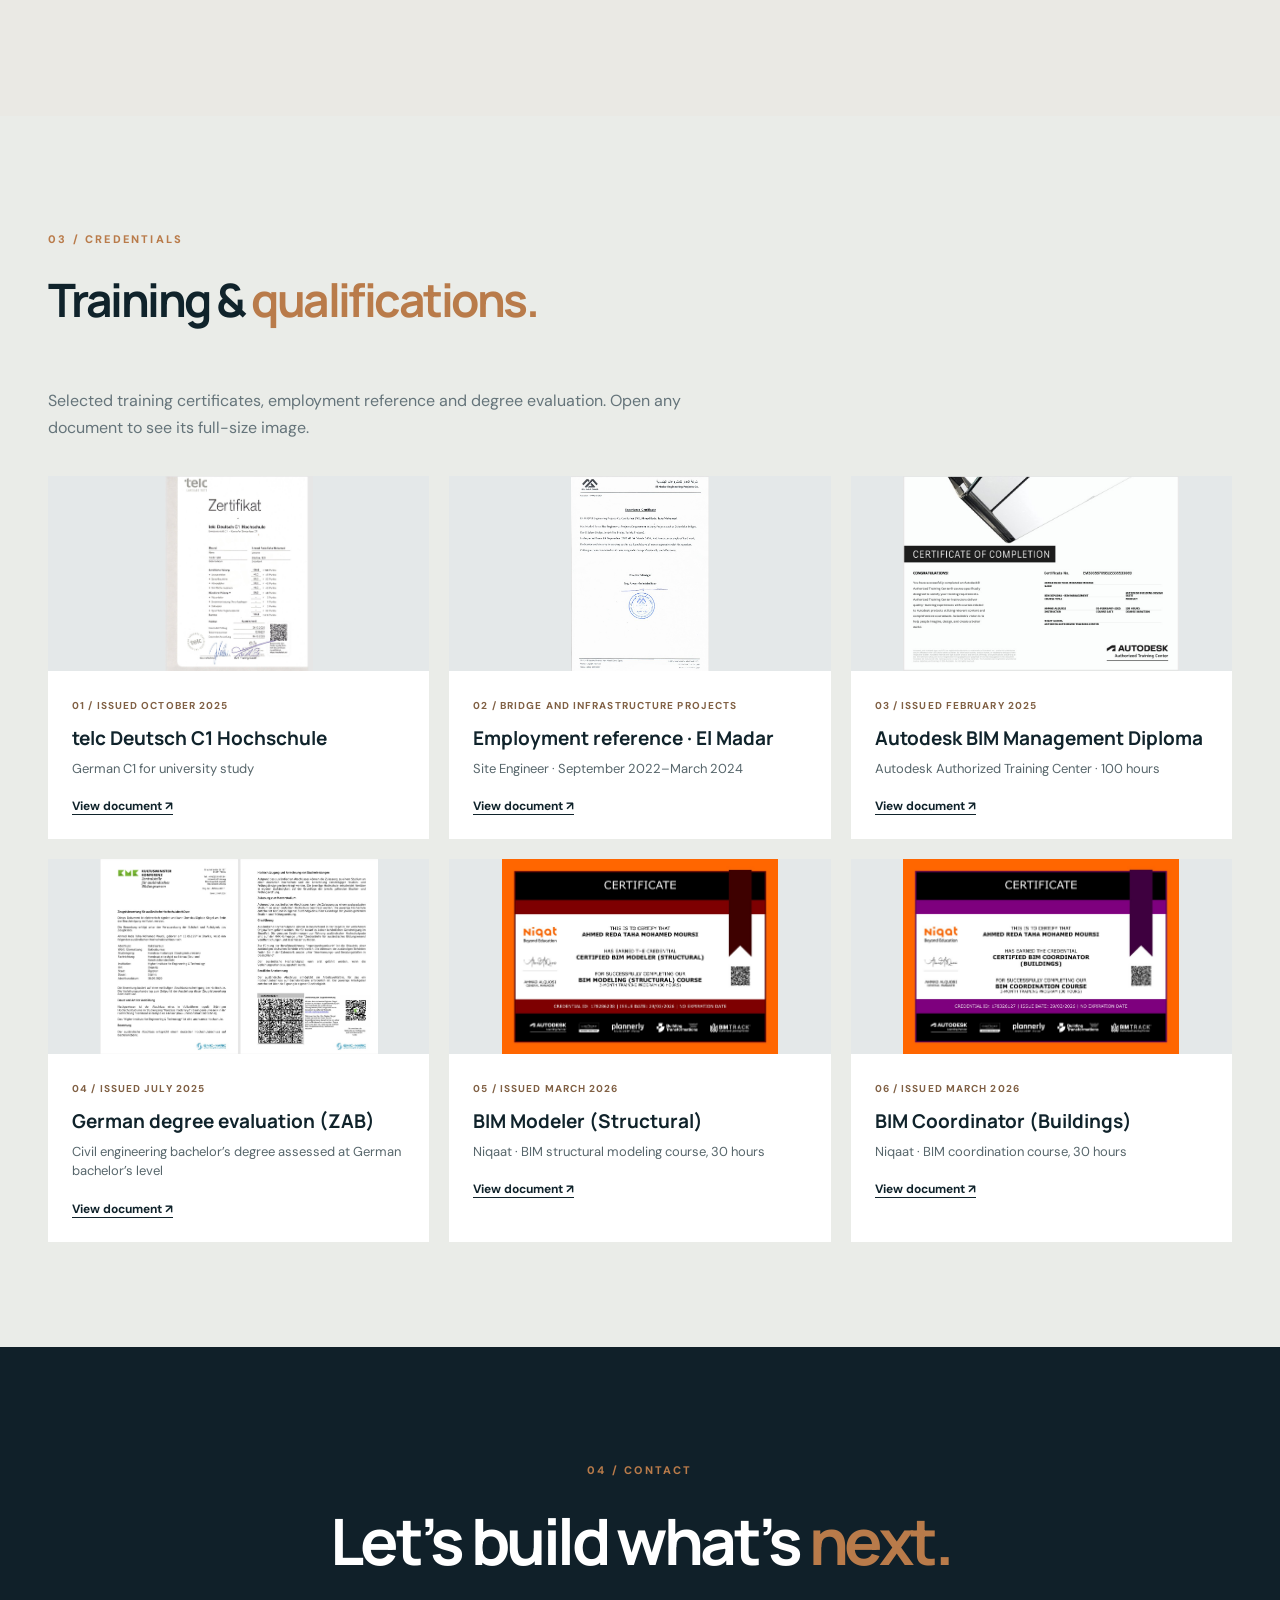
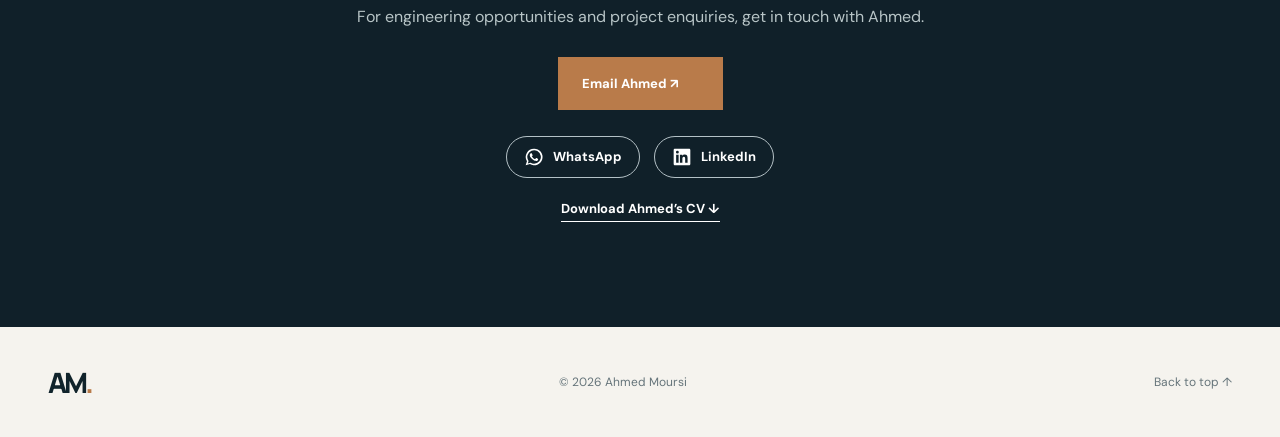
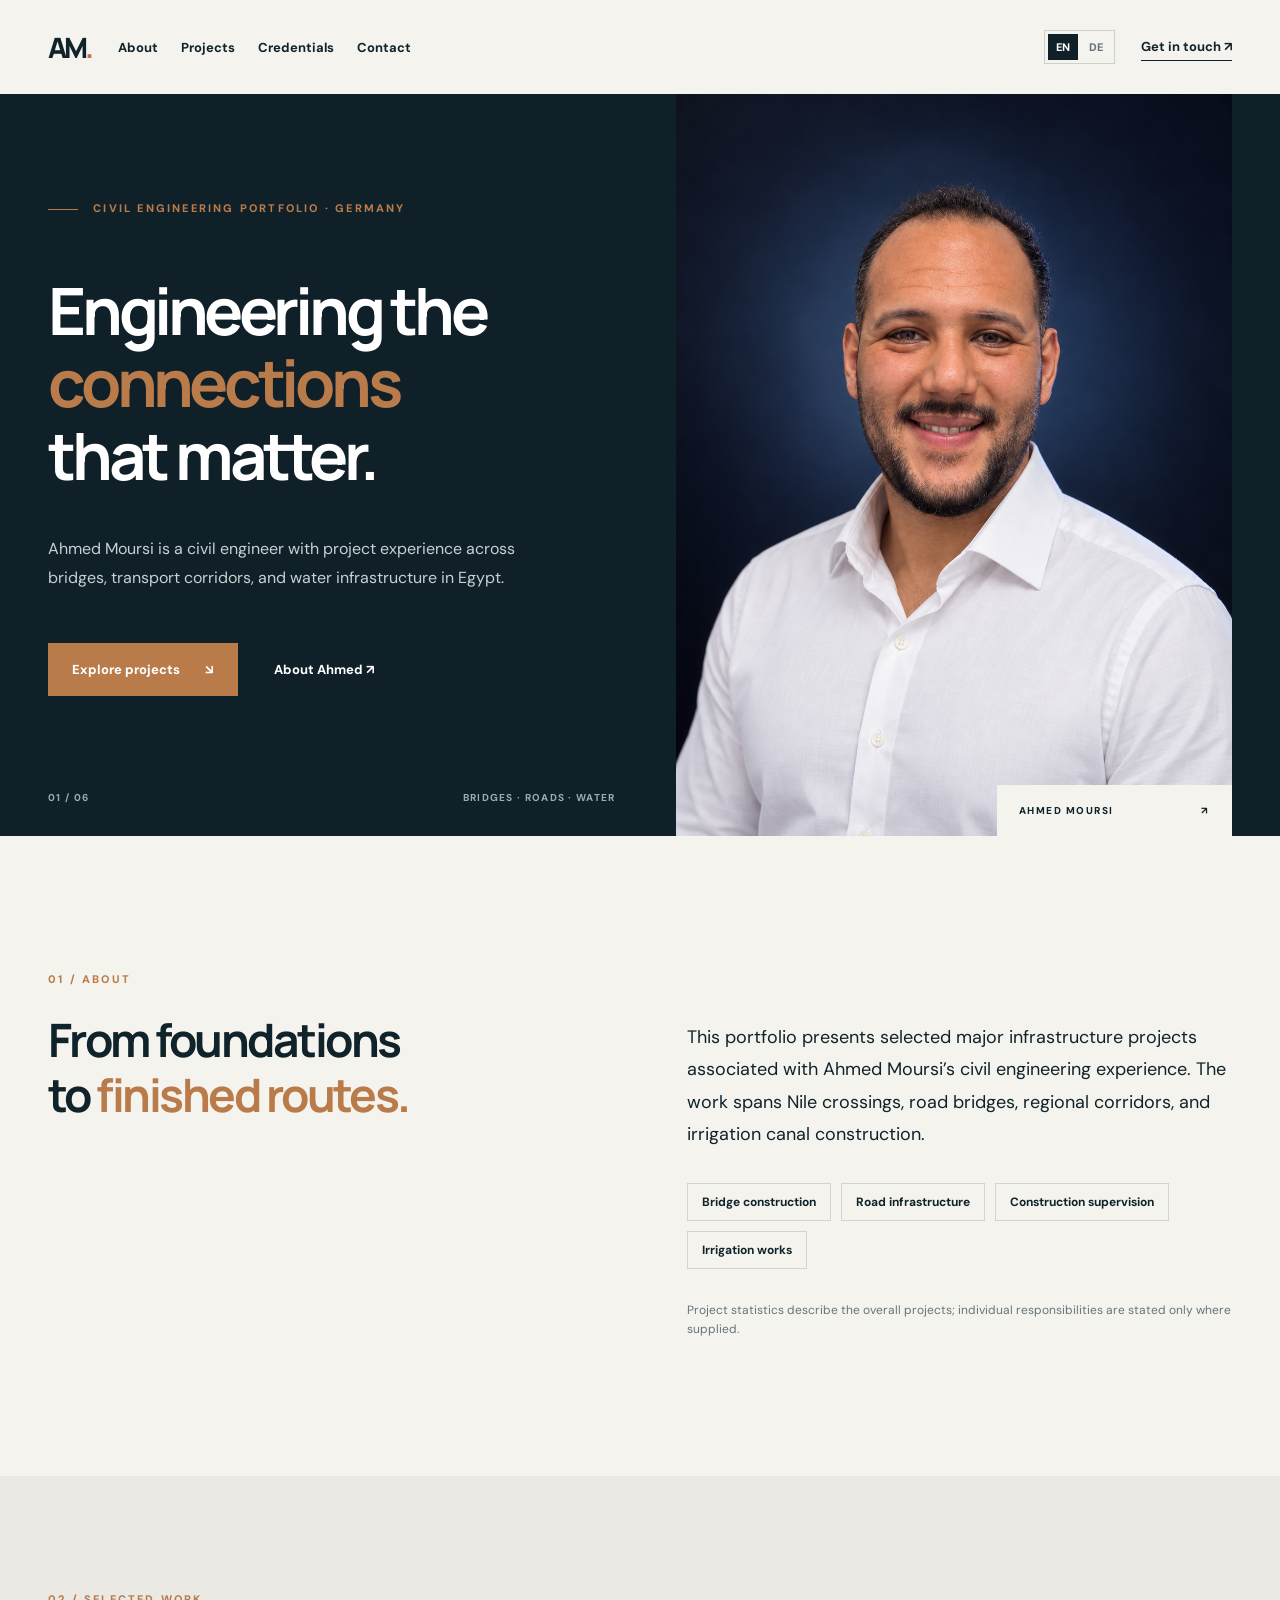
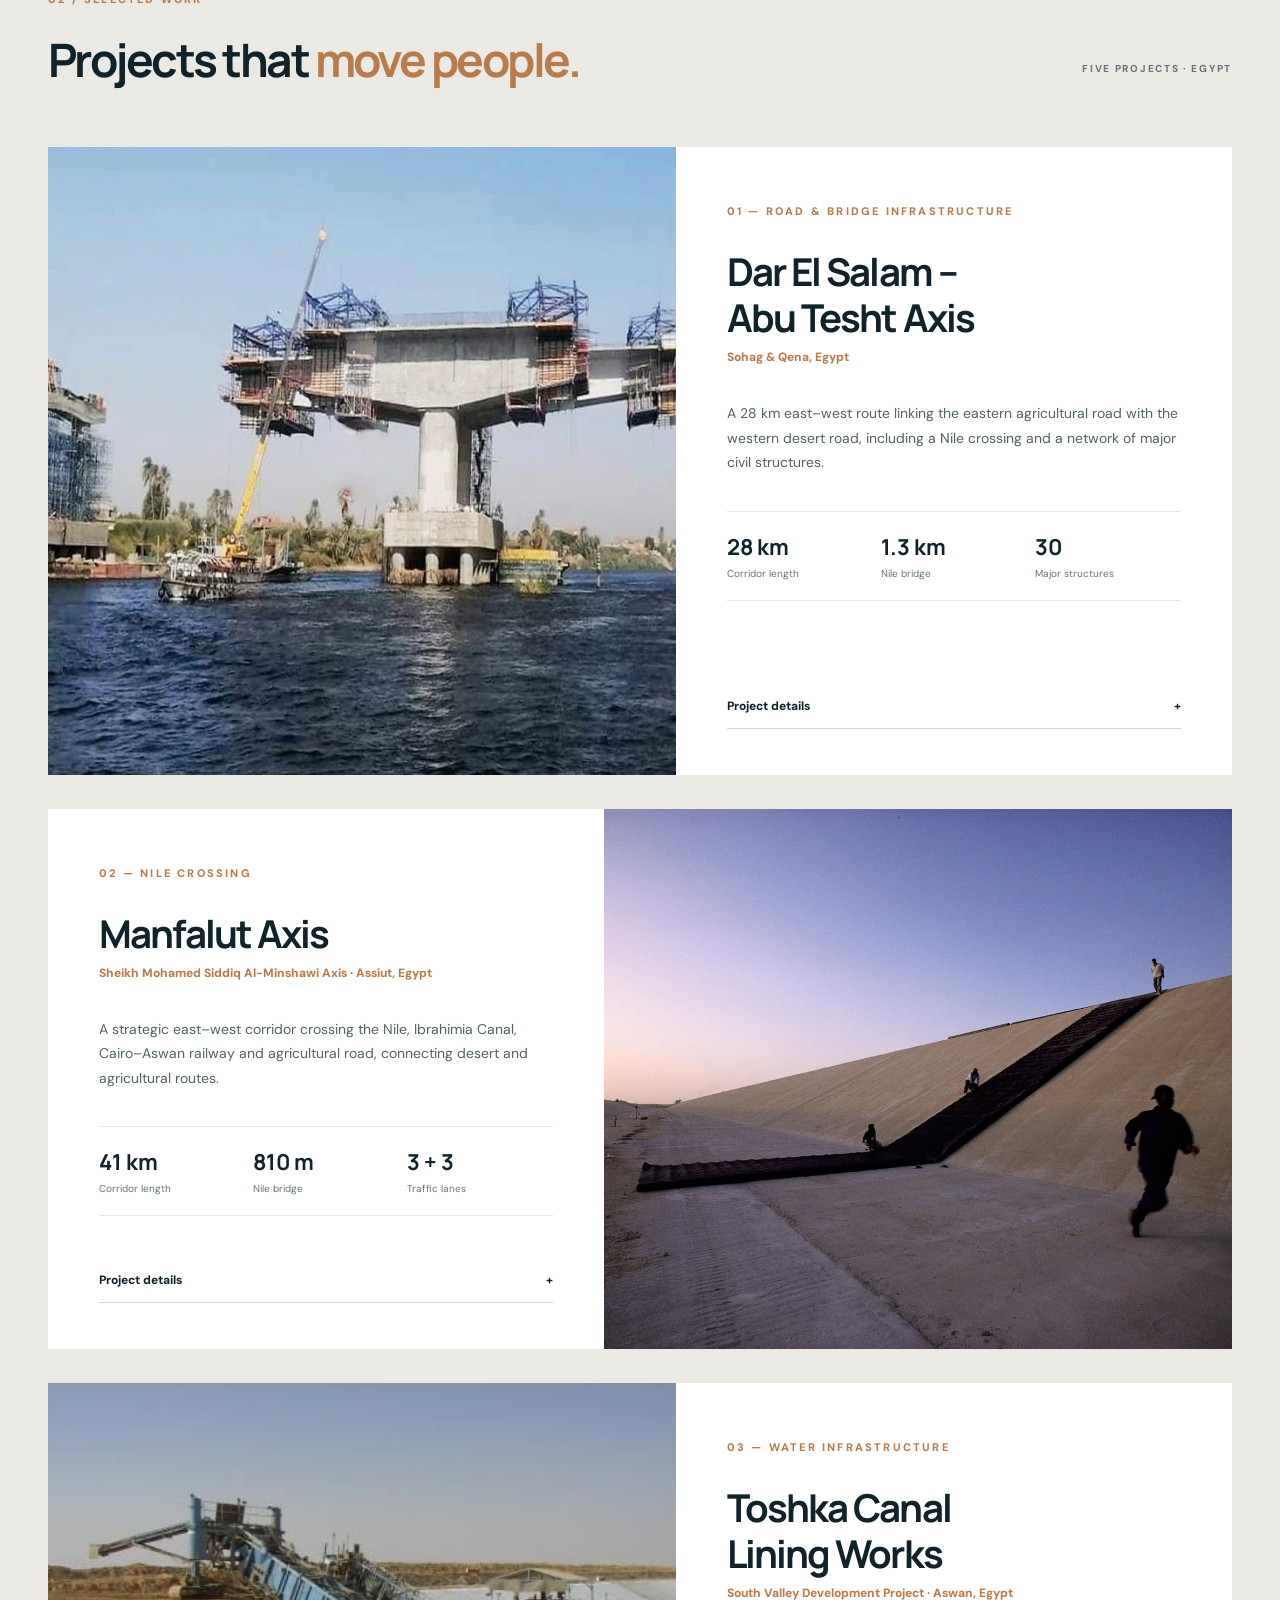
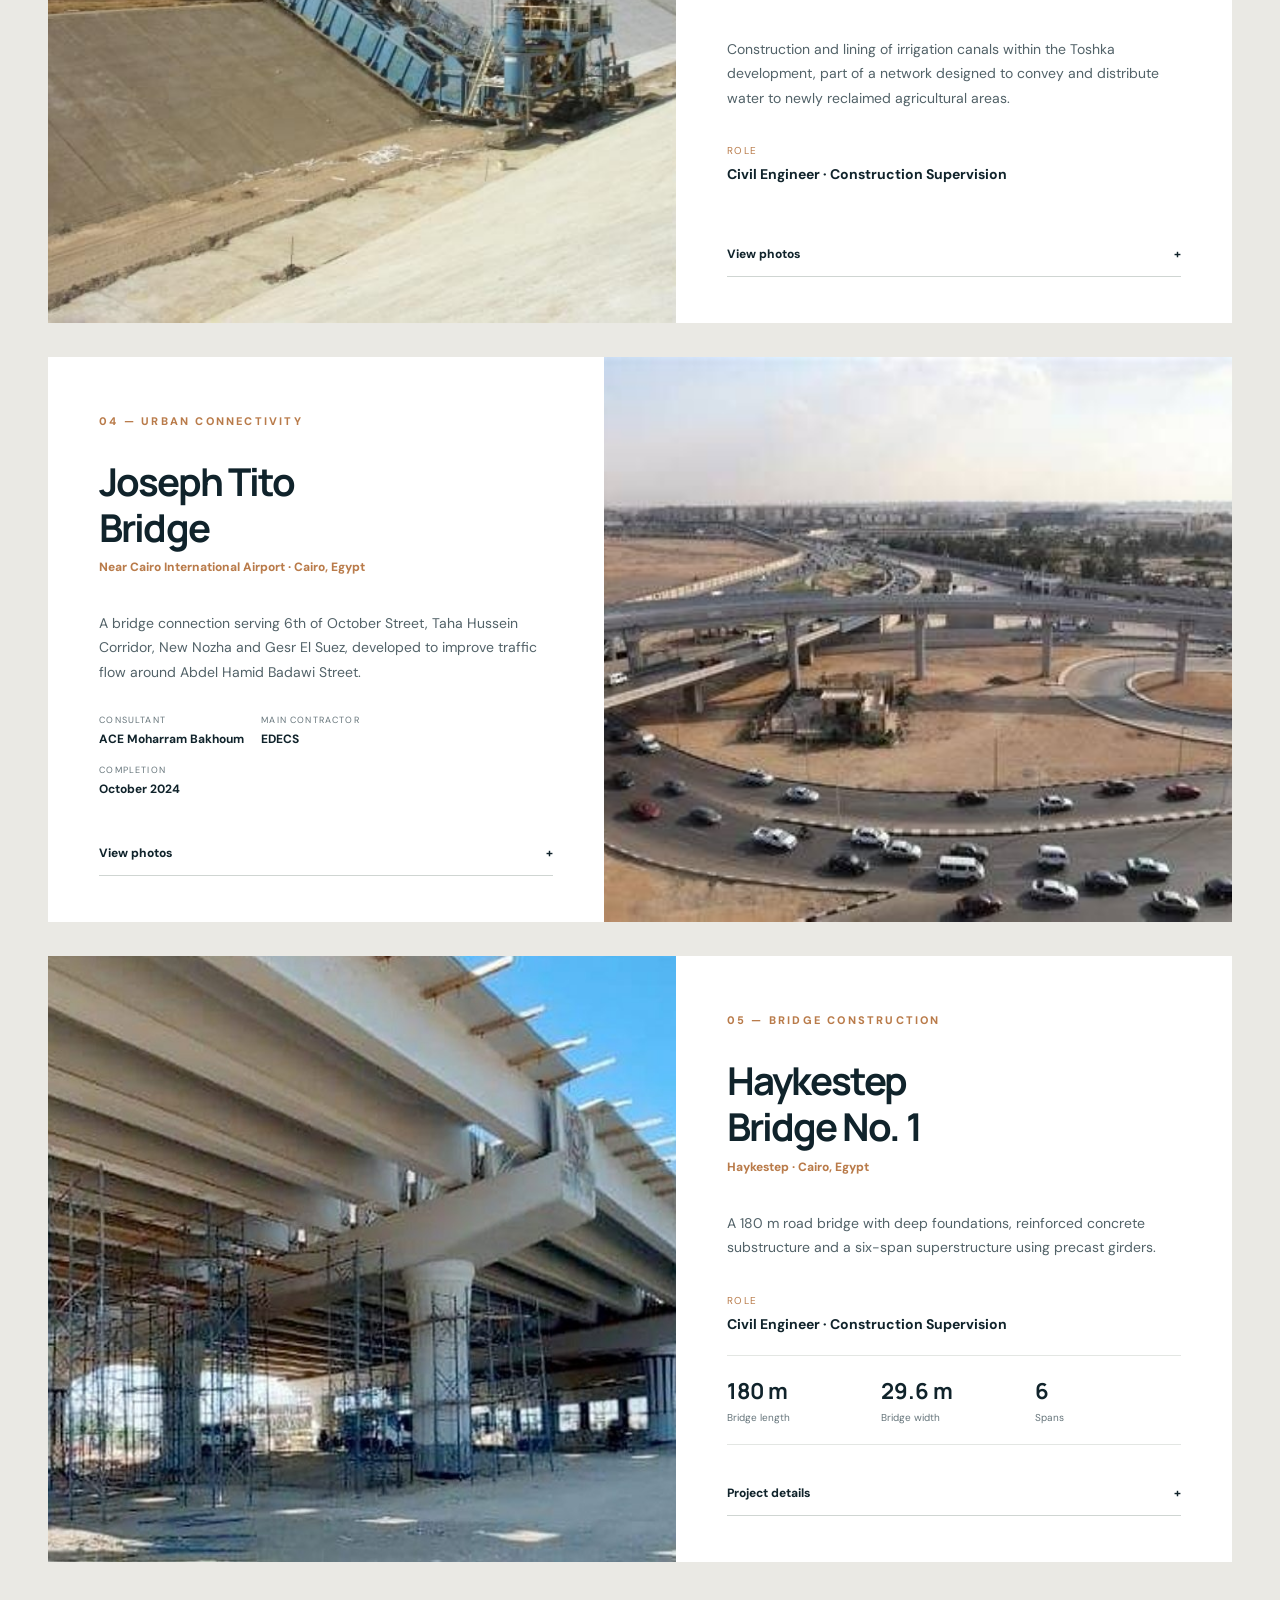
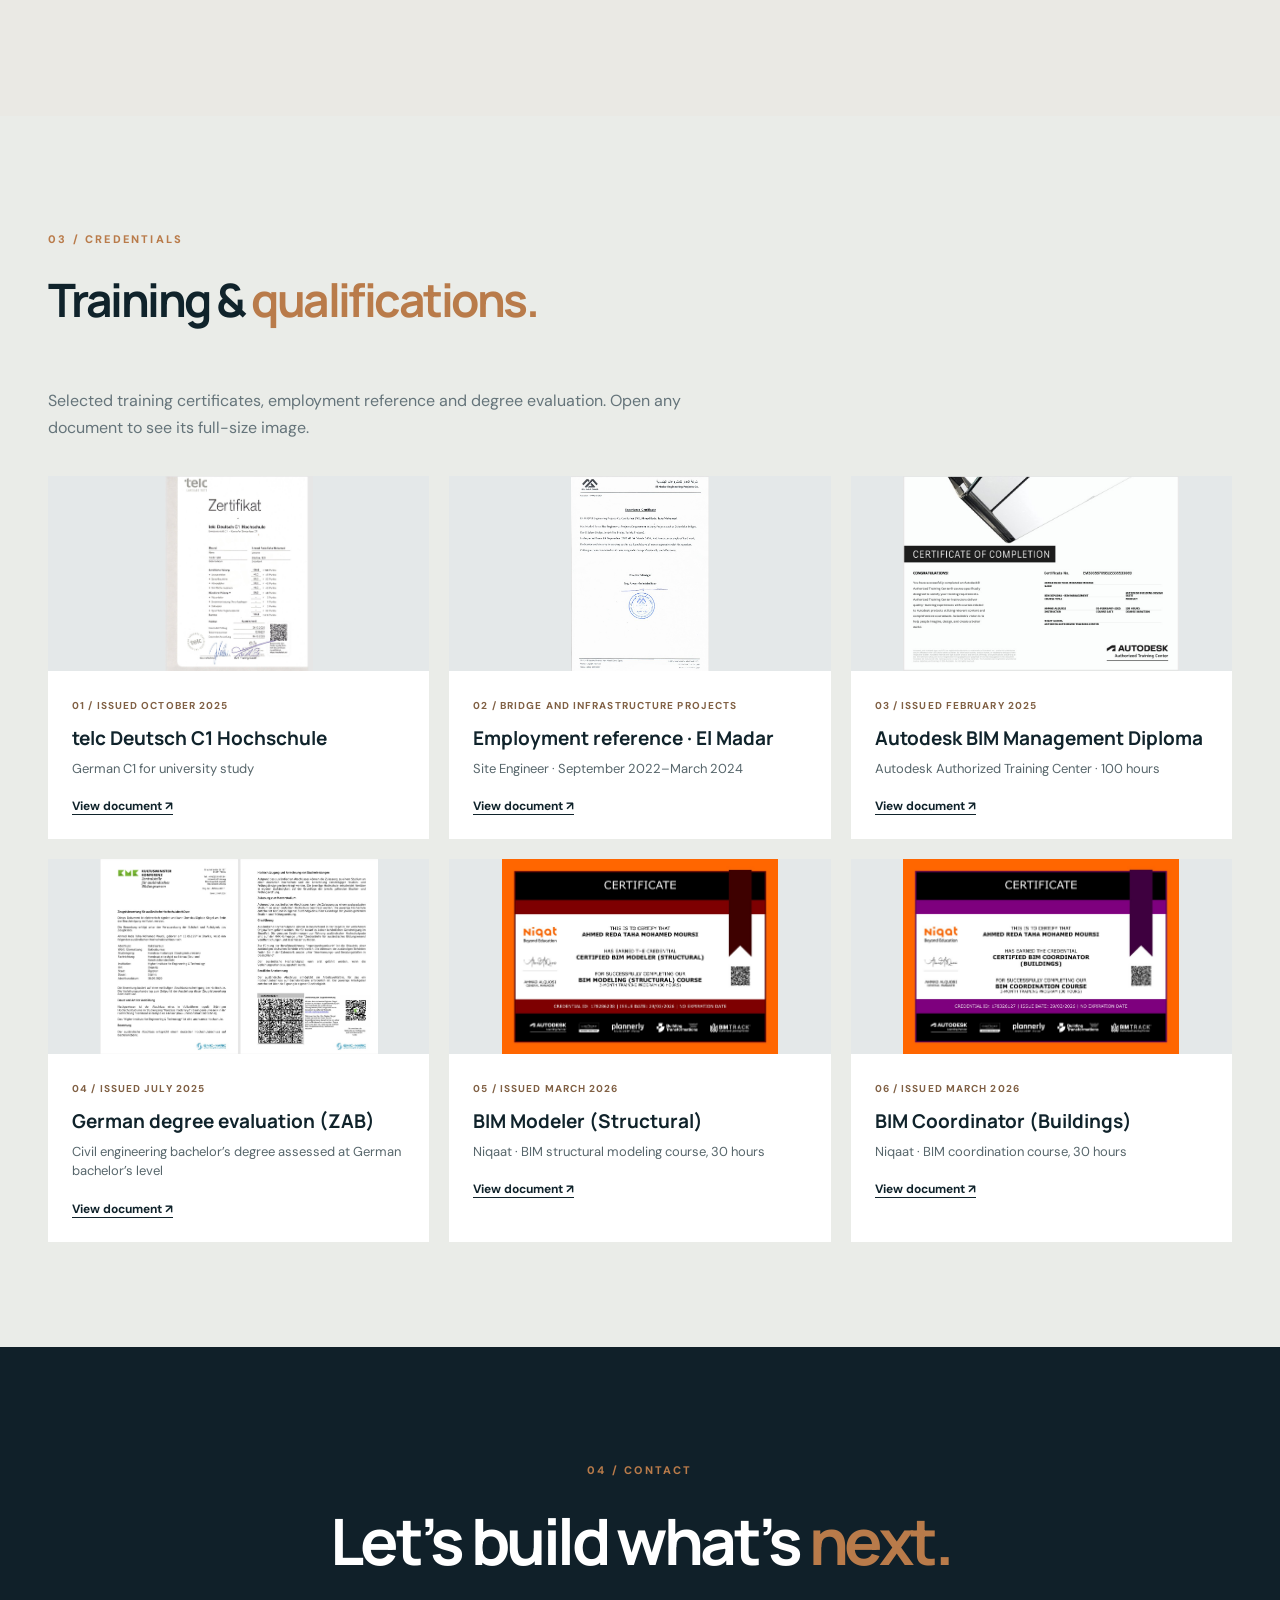
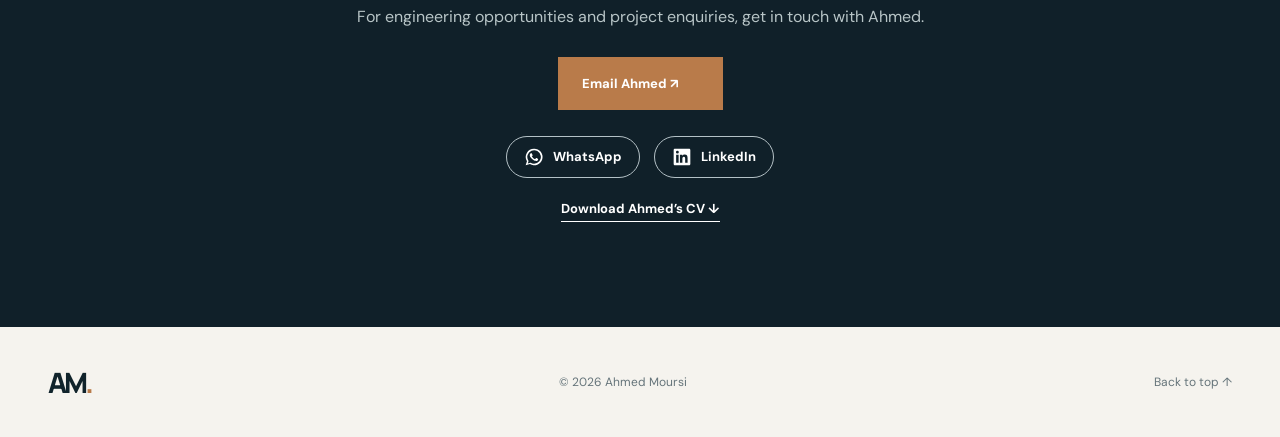
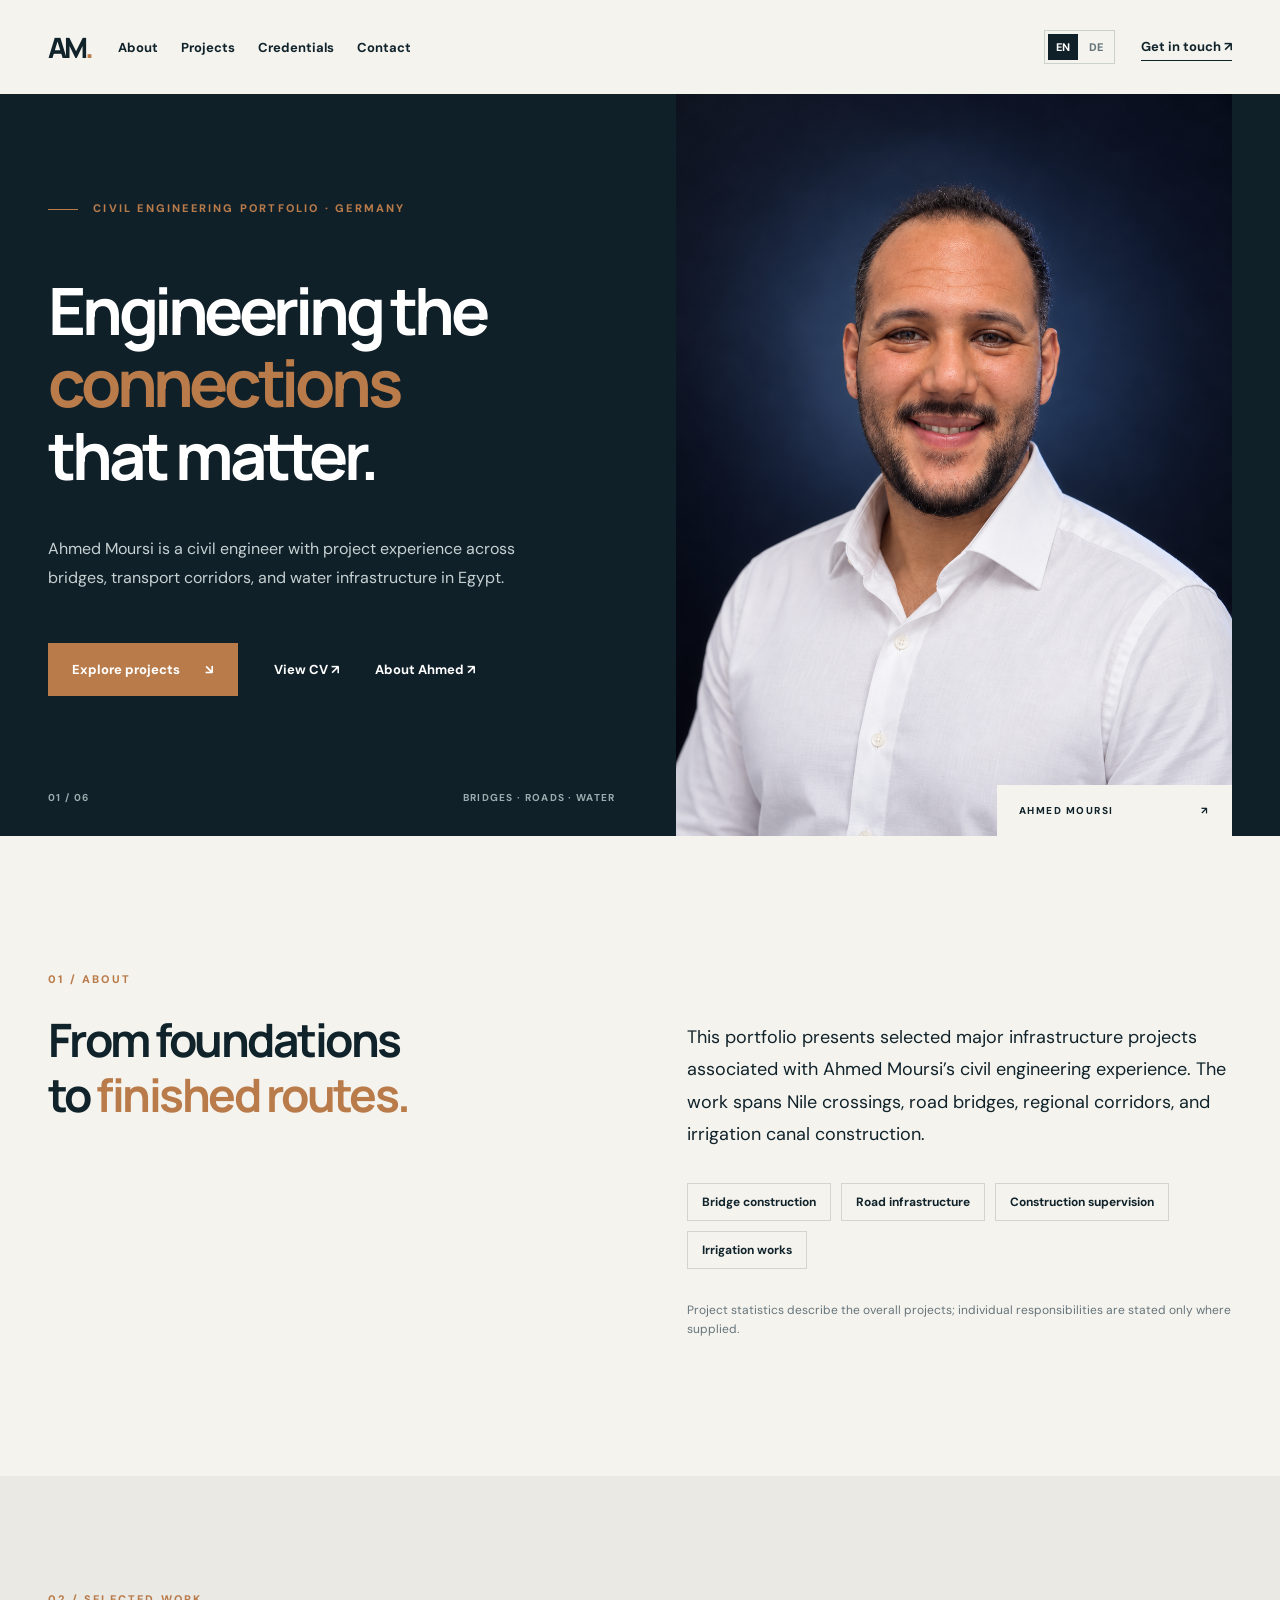
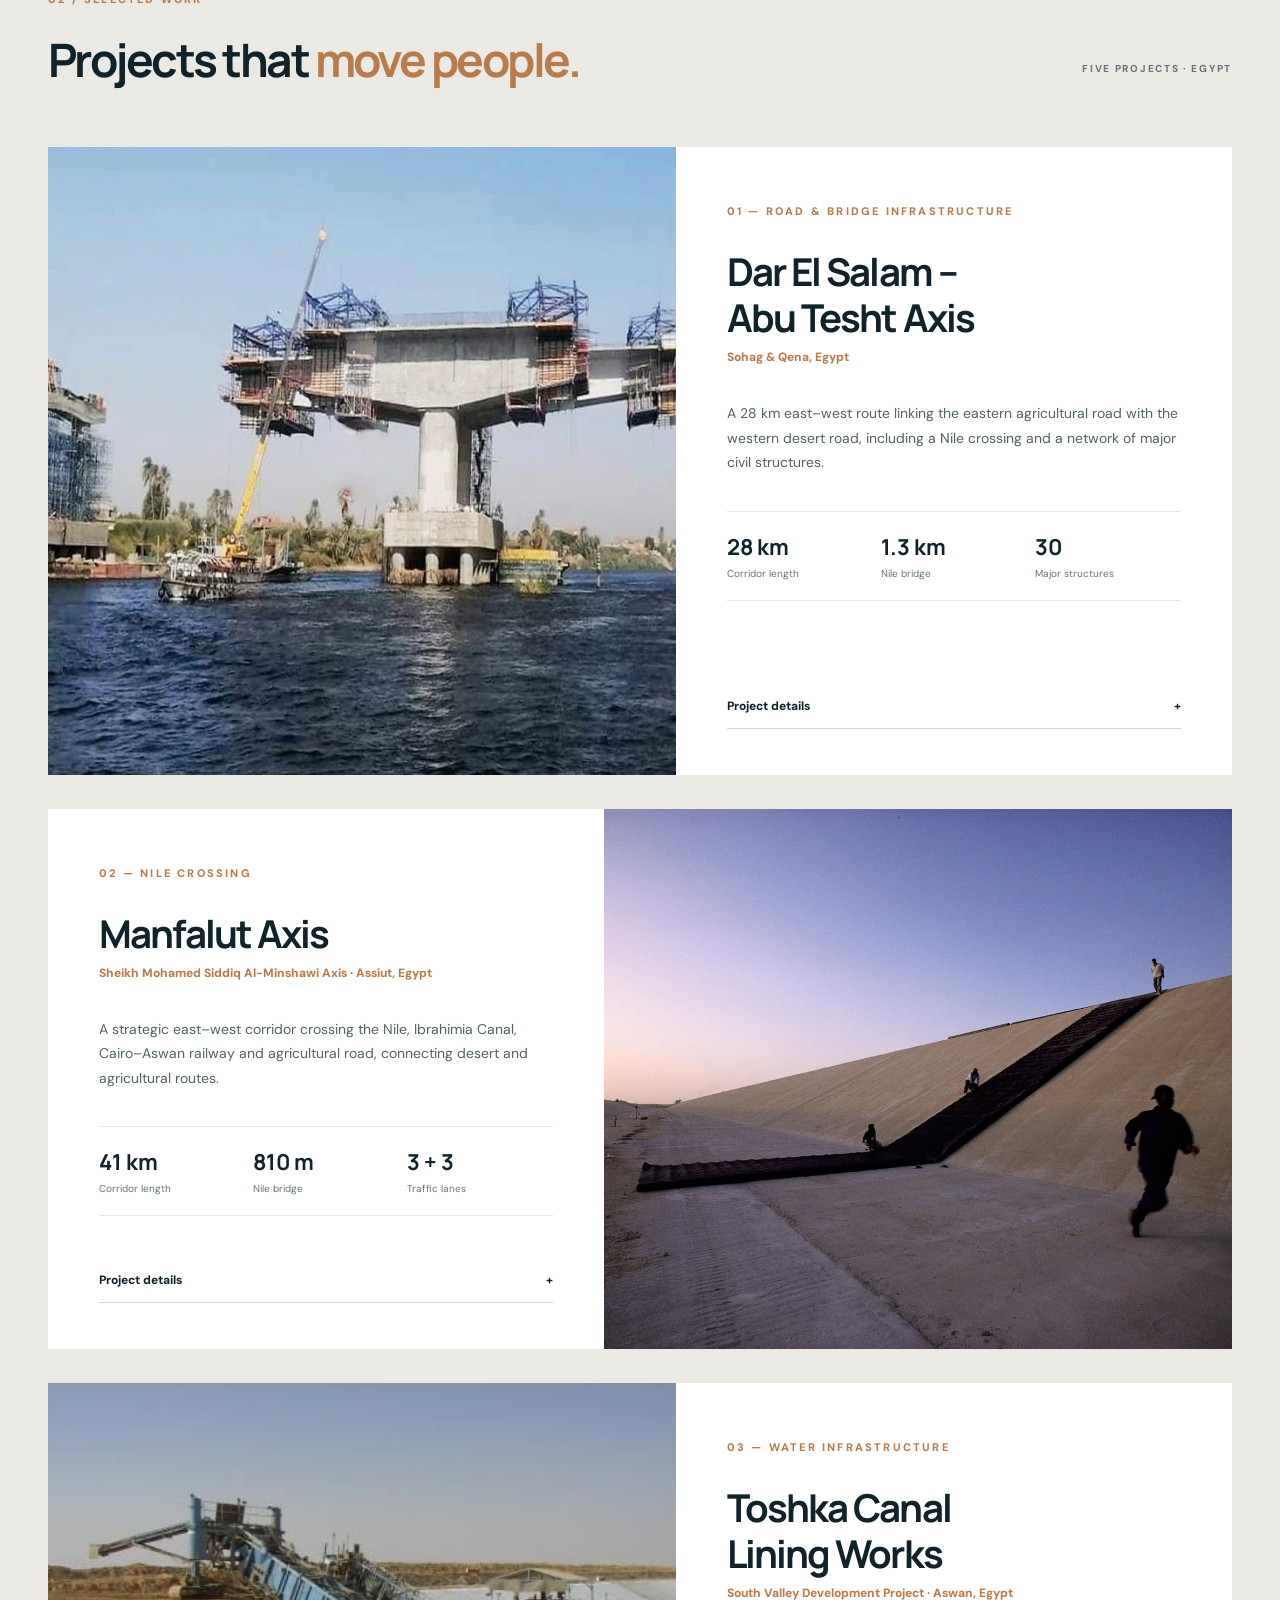
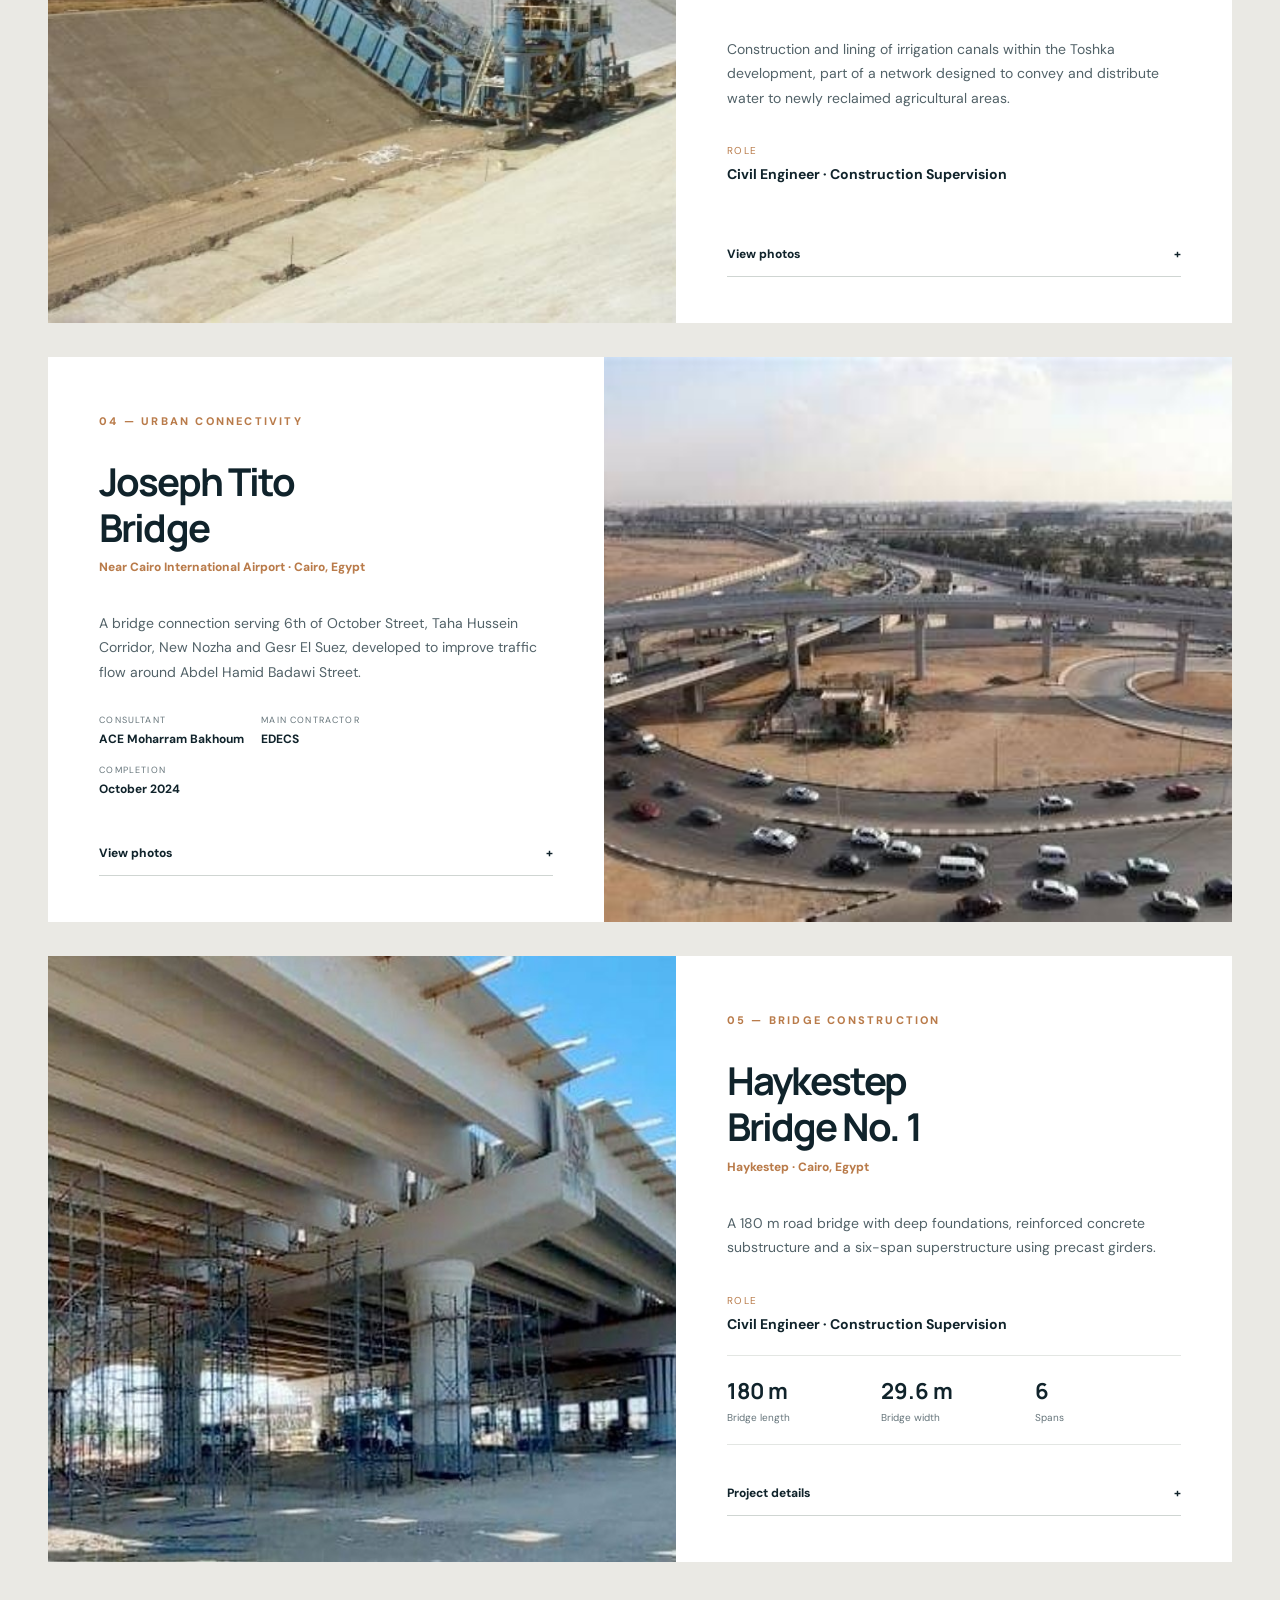
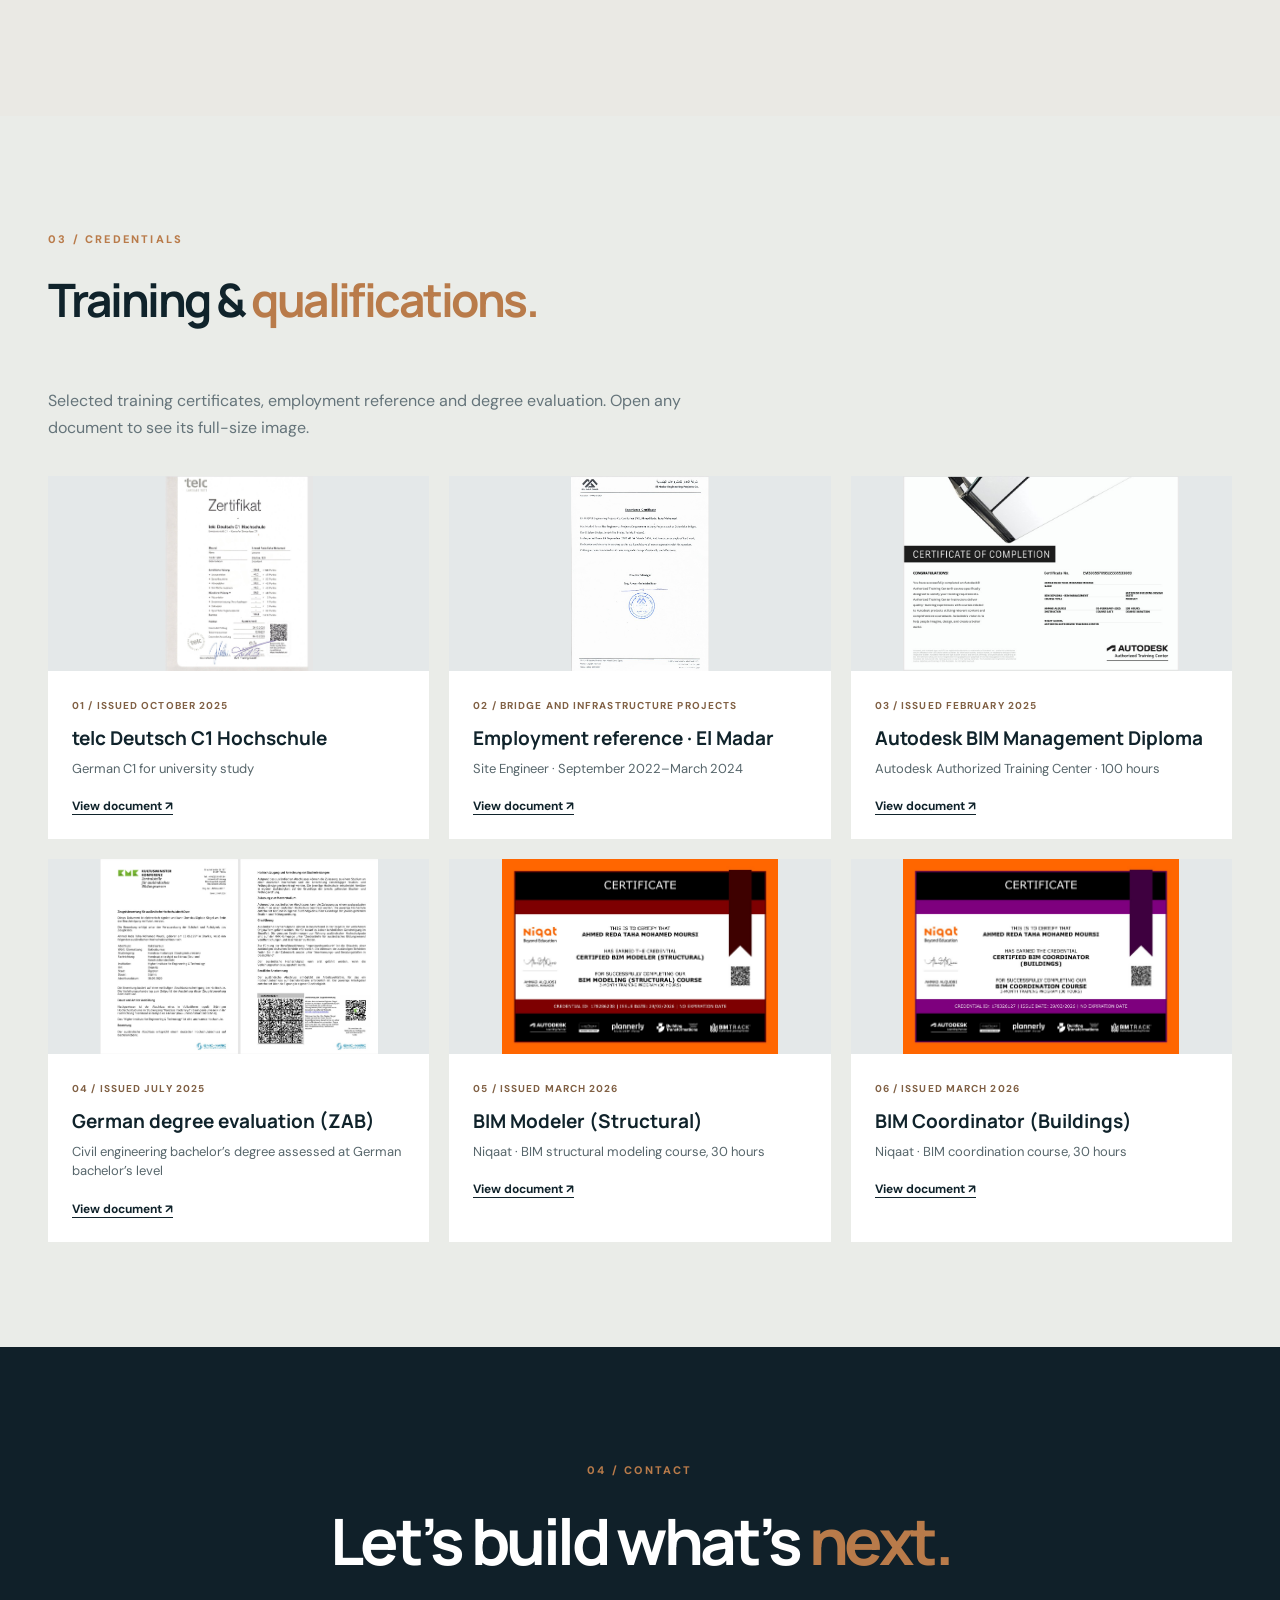
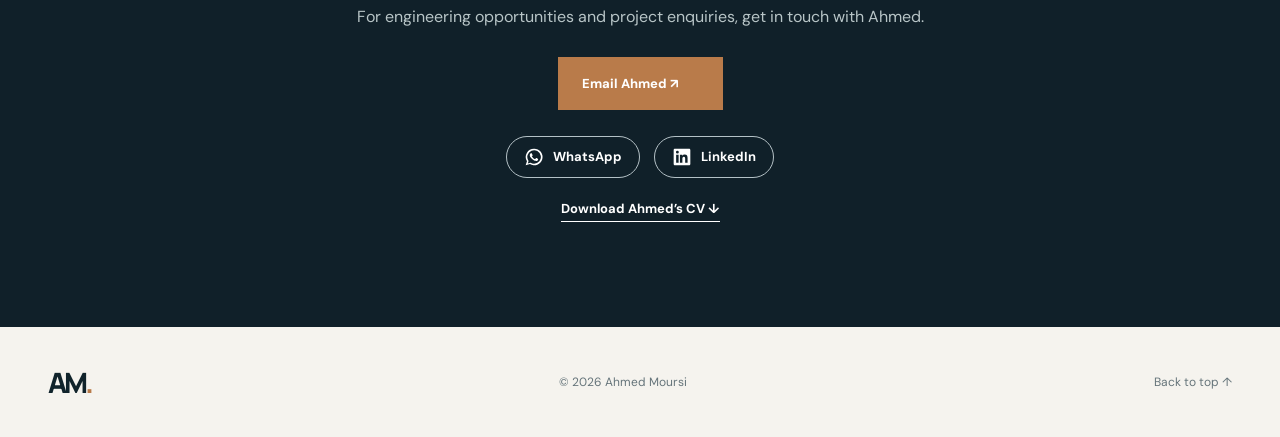
